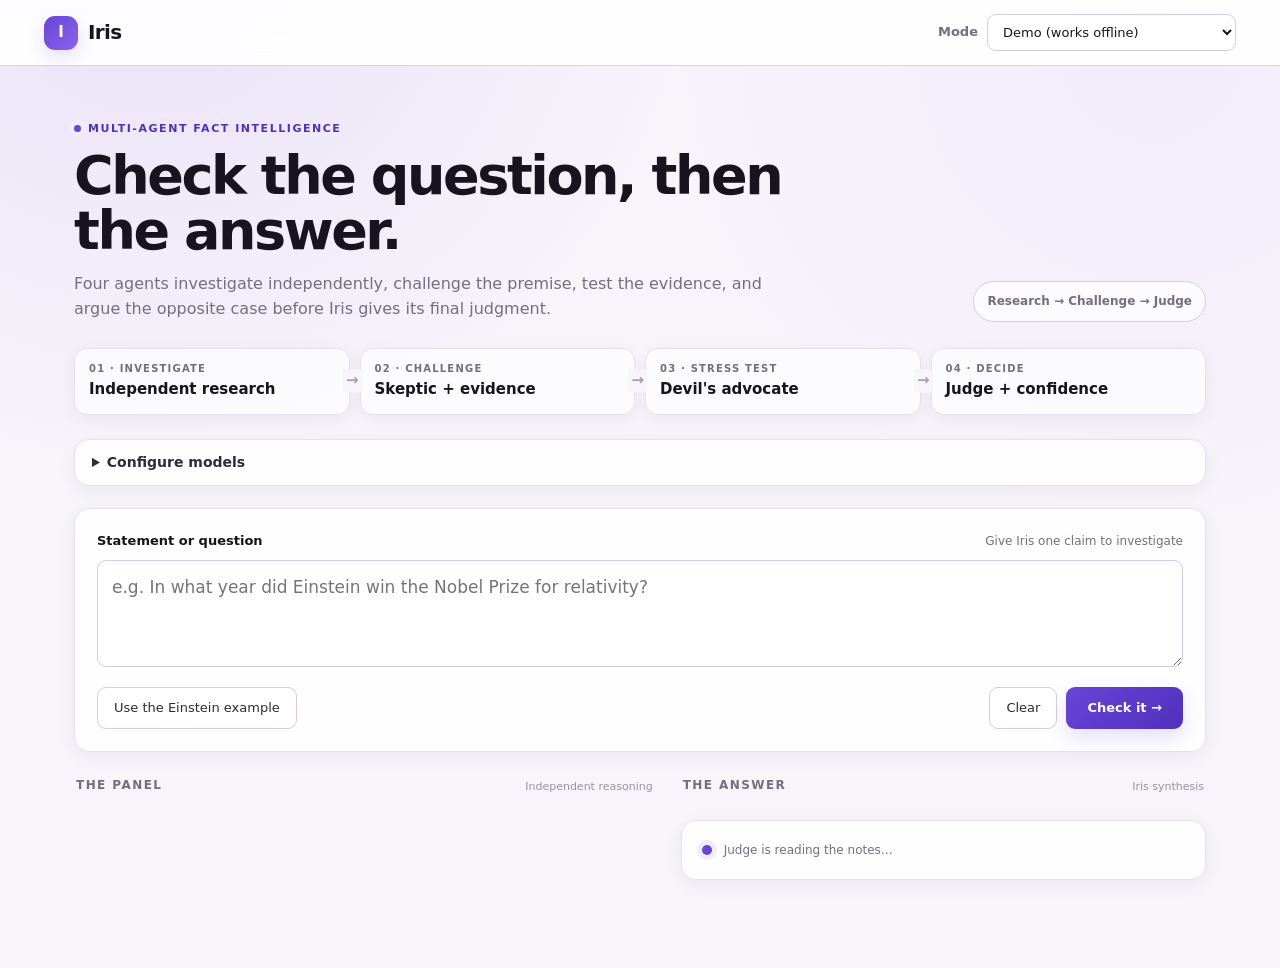
==== iris/index.html @ 48745e43 "Force offline demo mode when opening Iris directly" ====
<!doctype html>
<html lang="en">
<head>
<meta charset="utf-8"><meta name="viewport" content="width=device-width, initial-scale=1">
<title>Iris — Multi-Agent Fact Checking</title>
<style id="iris-styles">
:root{--ink:#17141f;--ink-soft:#302a3a;--mute:#756d80;--line:#e7e0ee;--line-strong:#d6cbe1;--bg:#f7f4fa;--surface:#fff;--accent:#6845d6;--accent-strong:#5130bd;--accent-soft:#f0ebff;--accent-glow:rgba(104,69,214,.16);--success:#18794e;--warn-bg:#fff5ec;--warn-line:#e7b88f;--warn-ink:#8a3f0f;--shadow:0 14px 40px rgba(47,29,72,.08);--shadow-soft:0 5px 18px rgba(47,29,72,.06)}
*{box-sizing:border-box}html{scroll-behavior:smooth}body{margin:0;min-height:100vh;background:radial-gradient(circle at 12% -8%,rgba(130,91,226,.13),transparent 34rem),radial-gradient(circle at 90% 5%,rgba(202,177,255,.12),transparent 30rem),var(--bg);color:var(--ink);font:15px/1.55 "Segoe UI",system-ui,-apple-system,BlinkMacSystemFont,"Roboto",sans-serif}header{position:sticky;top:0;z-index:10;display:flex;justify-content:space-between;align-items:center;gap:16px;padding:14px clamp(18px,4vw,44px);background:rgba(255,255,255,.9);backdrop-filter:blur(18px);border-bottom:1px solid rgba(214,203,225,.85)}.logo-wrap{display:flex;align-items:center;gap:10px}.logo-mark{display:grid;place-items:center;width:34px;height:34px;border-radius:11px;color:#fff;background:linear-gradient(135deg,var(--accent),#8b63ec);box-shadow:0 7px 18px var(--accent-glow);font-weight:800}.logo{font-size:20px;letter-spacing:-.03em}.mode{display:flex;align-items:center;gap:9px;font-size:13px;color:var(--mute)}
main{max-width:1180px;margin:0 auto;padding:50px 24px 76px;display:flex;flex-direction:column;gap:22px}.hero{display:grid;grid-template-columns:minmax(0,1fr) auto;gap:28px;align-items:end}.eyebrow{display:inline-flex;align-items:center;gap:7px;margin-bottom:11px;color:var(--accent-strong);font-size:11px;font-weight:800;letter-spacing:.14em;text-transform:uppercase}.eyebrow:before{content:"";width:7px;height:7px;border-radius:50%;background:var(--accent);box-shadow:0 0 0 5px var(--accent-soft)}h1{margin:0;font-size:clamp(34px,5vw,54px);line-height:1.02;letter-spacing:-.045em;max-width:780px}.lead{margin:14px 0 0;color:var(--mute);max-width:690px;font-size:16px}.hero-badge{justify-self:end;padding:10px 13px;border:1px solid var(--line-strong);border-radius:999px;background:rgba(255,255,255,.75);color:var(--mute);font-size:12px;font-weight:700;white-space:nowrap}
.pipeline{display:grid;grid-template-columns:repeat(4,1fr);gap:10px;margin:4px 0 2px}.pipe-step{position:relative;padding:12px 14px;border:1px solid var(--line);border-radius:13px;background:rgba(255,255,255,.68);box-shadow:var(--shadow-soft)}.pipe-step:not(:last-child):after{content:"→";position:absolute;right:-13px;top:50%;transform:translateY(-50%);z-index:2;color:#a99bb8;background:var(--bg);padding:0 3px;font-weight:800}.pipe-kicker{display:block;color:var(--mute);font-size:10px;font-weight:800;letter-spacing:.12em;text-transform:uppercase}.pipe-label{display:block;margin-top:2px;font-weight:700}
.card,details{background:rgba(255,255,255,.94);border:1px solid var(--line);border-radius:15px;box-shadow:var(--shadow-soft)}.card{padding:20px}details{padding:12px 17px;font-size:14px}details[open]{box-shadow:var(--shadow)}summary{cursor:pointer;font-weight:700;color:var(--ink-soft)}label{font-size:13px;font-weight:700}input,select,textarea{font:inherit;color:var(--ink);background:#fff;border:1px solid var(--line-strong);border-radius:9px;padding:9px 11px;transition:border-color .18s,box-shadow .18s}input:focus,select:focus,textarea:focus{border-color:var(--accent);box-shadow:0 0 0 4px var(--accent-soft);outline:0}textarea{width:100%;resize:vertical;min-height:106px;margin:9px 0 13px;padding:14px;font-size:17px;line-height:1.5}.row{display:flex;flex-wrap:wrap;gap:9px;align-items:center}.spacer{flex:1}button{font:inherit;font-size:13px;min-height:42px;padding:0 16px;border-radius:9px;cursor:pointer;transition:transform .15s,box-shadow .15s}button:hover:not(:disabled){transform:translateY(-1px)}.ghost{background:#fff;color:var(--ink-soft);border:1px solid var(--line-strong)}.primary{background:linear-gradient(135deg,var(--accent),var(--accent-strong));color:#fff;border:0;font-weight:800;padding-inline:21px;box-shadow:0 9px 20px var(--accent-glow)}button:disabled{opacity:.5;cursor:default}:focus-visible{outline:2px solid var(--accent);outline-offset:3px}
.question-card{padding:22px}.question-head{display:flex;justify-content:space-between;gap:16px;align-items:center}.question-hint{color:var(--mute);font-size:12px}.hint{color:var(--mute);margin:10px 0 0;font-size:12px}.notice{margin:0;padding:11px 14px;border:1px solid #ddd1f5;border-radius:10px;background:var(--accent-soft);color:#4b3389;font-size:13px}.cols{display:grid;grid-template-columns:minmax(0,1.05fr) minmax(360px,.95fr);gap:26px;align-items:start}.col{min-width:0;display:flex;flex-direction:column;gap:12px}.section-head{display:flex;align-items:end;justify-content:space-between;gap:12px;margin:2px 2px 1px}h2{margin:0;font-size:12px;letter-spacing:.12em;text-transform:uppercase;color:var(--mute)}.section-count{font-size:11px;color:#9b90a5}
.lane{position:relative;overflow:hidden;background:rgba(255,255,255,.96);border:1px solid var(--line);border-radius:14px;padding:17px 18px 16px 20px;box-shadow:var(--shadow-soft);transition:border-color .2s,box-shadow .2s,transform .2s}.lane:before{content:"";position:absolute;left:0;top:0;bottom:0;width:4px;background:var(--line-strong)}.lane.working{border-color:#c9bbeb;box-shadow:0 8px 28px rgba(104,69,214,.12);transform:translateY(-1px)}.lane.working:before{background:linear-gradient(var(--accent),#a587ef);animation:pulseBar 1.1s ease-in-out infinite alternate}.lane.error{border-color:var(--warn-line);background:#fffaf6}.lane.error:before{background:var(--warn-line)}.lane.done:before{background:var(--success)}.lane .head{display:flex;justify-content:space-between;gap:12px;align-items:center}.lane .head b{font-size:15px}.lane .head span{font-size:11px;color:var(--mute);font-weight:700}.lane p{margin:7px 0 0}.lane .body{color:var(--ink-soft)}.lane.working .body,.lane.error .body{color:var(--mute);font-size:13px}.src{font-size:12px;color:var(--accent);margin-top:10px!important}.src:empty{display:none}.src a{color:var(--accent);font-weight:600}
.flag{background:var(--warn-bg);border:1px solid var(--warn-line);border-radius:13px;padding:15px 17px;color:#4A2408;box-shadow:var(--shadow-soft)}.flag b{font-size:11px;color:var(--warn-ink);letter-spacing:.1em;text-transform:uppercase}.flag p{margin:5px 0 0}.final{position:relative;overflow:hidden;border:1px solid #cdbdf0;background:linear-gradient(145deg,#fff 45%,#faf7ff);box-shadow:0 18px 45px rgba(73,43,123,.12);padding:23px}.final:before{content:"";position:absolute;inset:0 auto 0 0;width:5px;background:linear-gradient(var(--accent),#9a7aee)}.final-kicker{display:flex;align-items:center;justify-content:space-between;gap:12px}.verdict-badge{display:inline-flex;align-items:center;gap:6px;padding:5px 9px;border-radius:999px;background:var(--accent-soft);color:var(--accent-strong);font-size:10px;font-weight:800;letter-spacing:.09em;text-transform:uppercase}.verdict-badge:before{content:"";width:6px;height:6px;border-radius:50%;background:currentColor}.answer{font-size:22px;font-weight:650;line-height:1.35;letter-spacing:-.018em;margin:13px 0 16px}.confidence-row{display:flex;align-items:center;gap:10px;margin:0 0 16px}.confidence-track{flex:1;height:6px;background:#eee8f5;border-radius:99px;overflow:hidden}.confidence-fill{height:100%;width:0;border-radius:inherit;background:linear-gradient(90deg,#b29ae9,var(--accent));transition:width .35s ease}.confidence-label{font-size:12px;font-weight:800;color:var(--accent-strong);text-transform:uppercase;letter-spacing:.06em}.meta{margin:7px 0;font-size:13px}.doubts-label{margin-top:15px!important;color:var(--mute);font-size:11px!important;font-weight:800;letter-spacing:.1em;text-transform:uppercase}.muted{color:var(--mute);font-size:12px}.judge-card{display:flex;align-items:center;gap:12px}.judge-dot{width:10px;height:10px;border-radius:50%;background:var(--accent);box-shadow:0 0 0 5px var(--accent-soft);animation:pulseDot 1.2s ease-in-out infinite}ul{margin:5px 0 0;padding-left:20px;font-size:13px;color:var(--ink-soft)}.card p{margin:8px 0 0}code{background:var(--accent-soft);padding:2px 6px;border-radius:5px}.keyl{display:flex;flex-direction:column;gap:5px;margin-top:12px;max-width:420px}.cfg{margin:12px 0 4px}.seat{display:grid;grid-template-columns:150px 110px 1fr;gap:8px;align-items:center;margin-top:8px}.seat.all{grid-template-columns:150px 110px 1fr auto;padding-bottom:10px;border-bottom:1px solid var(--line)}.sname{font-weight:700;color:var(--ink-soft)}.warn{grid-column:2 / -1;font-size:12px;color:var(--warn-ink)}.warn:empty{display:none}@keyframes pulseBar{from{opacity:.45}to{opacity:1}}@keyframes pulseDot{50%{box-shadow:0 0 0 8px rgba(104,69,214,.04)}}
@media (max-width:820px){.hero{grid-template-columns:1fr}.hero-badge{justify-self:start}.pipeline{grid-template-columns:1fr 1fr}.pipe-step:nth-child(2):after{display:none}.cols{grid-template-columns:1fr}}
@media (max-width:560px){header{padding:12px 16px}main{padding:34px 15px 52px}h1{font-size:36px}.mode label{display:none}.pipeline{grid-template-columns:1fr}.pipe-step:after{display:none!important}.cols{display:flex;flex-direction:column}.col{width:100%}.seat,.seat.all{grid-template-columns:1fr 1fr}.seat input{grid-column:1 / -1}.warn{grid-column:1 / -1}}
</style>
<script id="iris-app">
(function () {
  var $ = function (id) { return document.getElementById(id); };
  var LANES = ["researcher", "skeptic", "factchecker", "advocate"];
  var BASE = "You are one member of a fact-checking panel. Be concise, under 120 words, no preamble. ";
  var ROLES = {
    researcher: ["Answer the statement or question directly and accurately. State your answer first.", false],
    skeptic: ["Do not answer yet. Check the premise: does the statement or question assume anything false, unproven or ambiguous? Say what and why. If the premise is sound, say so plainly.", false],
    factchecker: ["Use search. List the key factual claims and mark each supported, contradicted or unclear, with one line of evidence. Never guess. Say unclear if you cannot find a source.", true],
    advocate: ["You have read the panel's first-round notes. Argue against the group's emerging view: give the strongest reason it could be wrong or incomplete. If there is no real objection, say so plainly instead of inventing one.", false]
  };
  var JUDGE = "You are the judge of a fact-checking panel. Use only the panel notes. Prefer claims the fact-checker supported with a source. Anything still contested goes in open_doubts. Reply with JSON only, with exactly these keys: \"answer\" (string), \"confidence\" (\"high\", \"medium\" or \"low\"), \"premise_flag\" (string describing a false assumption in the question, or null), \"open_doubts\" (array of strings, empty if none).";
  var DEMO = {
    researcher: "Einstein won the Nobel Prize in Physics in 1921.",
    skeptic: "The question says relativity. Was the prize actually given for that? The premise needs checking before the year does.",
    factchecker: "The 1921 prize was awarded for his services to theoretical physics, especially the law of the photoelectric effect. Relativity was not the stated reason.",
    advocate: "Relativity is what he is best known for, so the mix-up is common. But the citation does not name it, so the premise fails.",
    verdict: { answer: "1921, but for the photoelectric effect, not relativity.", confidence: "high", premise_flag: "The question assumes the prize was for relativity. It was not.", open_doubts: [] },
    baseline: "Einstein won the Nobel Prize in Physics in 1921 for his theory of relativity."
  };
  var SEATS = [["researcher", "Researcher"], ["skeptic", "Skeptic"], ["factchecker", "Fact-checker"], ["advocate", "Devil's advocate"], ["judge", "Judge"], ["baseline", "Single-model comparison"]];
  var OLLAMA = "http://localhost:11434";
  var MODELS = { gemini: [], ollama: [] };
  var S = { mode: "demo", key: "", seats: {} };
  try { Object.assign(S, JSON.parse(localStorage.getItem("iris") || "{}")); } catch (e) {}
  S.key = "";
  if (window.location.protocol === "file:") S.mode = "demo";
  else if (S.mode !== "demo") S.mode = "live";
  S.seats = S.seats || {};
  SEATS.forEach(function (s) { if (!S.seats[s[0]]) S.seats[s[0]] = { p: "gemini", m: "gemini-3.8-flash" }; });
  var running = false;

  function save() {
    S.mode = $("mode").value; S.key = $("key").value.trim();
    try { var safe = JSON.parse(JSON.stringify(S)); safe.key = ""; localStorage.setItem("iris", JSON.stringify(safe)); } catch (e) {}
  }
  function sleep(ms) { return new Promise(function (r) { setTimeout(r, ms); }); }
  function note(t) { $("note").hidden = !t; $("note").textContent = t || ""; }

  function setLane(name, state, text, sources) {
    var el = $("lane-" + name);
    el.hidden = false;
    el.className = "lane " + state;
    el.querySelector(".body").textContent = state === "working" ? "Working on it…" : (text || "");
    var src = el.querySelector(".src");
    src.textContent = "";
    if (sources && sources.length) {
      src.append("Sources: ");
      sources.slice(0, 3).forEach(function (s, i) {
        if (i) src.append(", ");
        if (/^https?:\/\//.test(s.url)) {
          var a = document.createElement("a");
          a.href = s.url; a.target = "_blank"; a.rel = "noopener"; a.textContent = s.title || s.url;
          src.append(a);
        } else { src.append(s.title || s.url); }
      });
    }
  }

  function showVerdict(v) {
    $("judging").hidden = true;
    $("premise").hidden = !v.premise_flag;
    $("premise").querySelector("p").textContent = v.premise_flag || "";
    $("answer").textContent = v.answer;
    var confidence = ["high", "medium", "low"].indexOf(String(v.confidence).toLowerCase()) > -1 ? String(v.confidence).toLowerCase() : "low";
    $("conf").textContent = confidence;
    $("confbar").style.width = confidence === "high" ? "92%" : confidence === "medium" ? "62%" : "30%";
    var ul = $("doubts"); ul.textContent = "";
    var items = v.open_doubts.length ? v.open_doubts : ["None"];
    items.forEach(function (d) { var li = document.createElement("li"); li.textContent = d; ul.append(li); });
    $("verdict").hidden = false;
  }

  function resetView() {
    LANES.forEach(function (n) { $("lane-" + n).hidden = true; });
    ["premise", "verdict", "base", "judging"].forEach(function (id) { $(id).hidden = true; });
    $("results").hidden = true; note("");
  }

  async function gemini(model, system, prompt, search, json) {
    if (!S.key) throw new Error("Add your Gemini key in Settings.");
    var body = { systemInstruction: { parts: [{ text: system }] }, contents: [{ role: "user", parts: [{ text: prompt }] }], generationConfig: {} };
    if (search) body.tools = [{ google_search: {} }];
    if (json) body.generationConfig.responseMimeType = "application/json";
    if (!/^gemini-3\./.test(model)) body.generationConfig.temperature = 0.3;
    var r;
    try {
      r = await fetch("https://generativelanguage.googleapis.com/v1beta/models/" + encodeURIComponent(model) + ":generateContent", {
        method: "POST", headers: { "Content-Type": "application/json", "x-goog-api-key": S.key }, body: JSON.stringify(body)
      });
    } catch (e) { throw new Error("Cannot reach Gemini. Check your internet connection."); }
    if (!r.ok) throw new Error("Gemini " + r.status + ": " + (await r.text()).slice(0, 160));
    var c = ((await r.json()).candidates || [{}])[0];
    var text = (((c.content || {}).parts) || []).map(function (p) { return p.text || ""; }).join("").trim();
    var sources = (((c.groundingMetadata || {}).groundingChunks) || []).filter(function (x) { return x.web; })
      .map(function (x) { return { title: x.web.title || x.web.uri, url: x.web.uri }; });
    return { text: text, sources: sources };
  }

  async function ollama(model, system, prompt, json) {
    var body = { model: model, stream: false, options: { temperature: 0.3 }, messages: [{ role: "system", content: system }, { role: "user", content: prompt }] };
    if (json) body.format = "json";
    var r;
    try {
      r = await fetch(OLLAMA + "/api/chat", { method: "POST", body: JSON.stringify(body) });
    } catch (e) { throw new Error("Cannot reach Ollama. Start it with OLLAMA_ORIGINS=* ollama serve"); }
    if (!r.ok) throw new Error("Ollama " + r.status + ": " + (await r.text()).slice(0, 160));
    return { text: (((await r.json()).message || {}).content || "").trim(), sources: [] };
  }

  function ask(seat, system, prompt, search, json) {
    var c = S.seats[seat];
    if (!c.m) return Promise.reject(new Error("No model chosen for this seat. Open Configure models."));
    return c.p === "gemini" ? gemini(c.m, system, prompt, search, json) : ollama(c.m, system, prompt, json);
  }
  function clip(t) { return t.length > 1200 ? t.slice(0, 1200) + "..." : t; }

  function parse(text) {
    try {
      var d = JSON.parse(text.replace(/^```(?:json)?|```$/gm, "").trim());
      return { answer: String(d.answer || ""), confidence: String(d.confidence || "low").toLowerCase(), premise_flag: d.premise_flag || null, open_doubts: Array.isArray(d.open_doubts) ? d.open_doubts : [] };
    } catch (e) {
      return { answer: text, confidence: "low", premise_flag: null, open_doubts: ["The judge did not return structured output."] };
    }
  }

  async function runDemo() {
    note("Demo mode plays a saved run of the Einstein example. Switch to Live to check your own question.");
    for (var i = 0; i < 4; i++) {
      var n = LANES[i];
      setLane(n, "working"); await sleep(1100);
      setLane(n, "done", DEMO[n], n === "factchecker" ? [{ title: "nobelprize.org, Physics 1921", url: "" }] : null);
    }
    $("judging").hidden = false; await sleep(1200);
    showVerdict(DEMO.verdict);
    $("basetext").textContent = DEMO.baseline; $("base").hidden = false;
  }

  async function runLive(question) {
    var results = {}, errors = {};
    var q = "Statement or question:\n" + question;
    var baseP = ask("baseline", "Answer the user's question.", question, false, false).catch(function (e) { return { error: e.message }; });

    async function agent(name, prompt) {
      setLane(name, "working");
      try {
        var r = await ask(name, BASE + ROLES[name][0], prompt, ROLES[name][1], false);
        results[name] = r;
        setLane(name, "done", r.text, r.sources);
        if (name === "factchecker" && !r.sources.length && S.seats.factchecker.p !== "gemini") {
          $("lane-factchecker").querySelector(".src").textContent = "Ollama has no search, so nothing was looked up.";
        }
      } catch (e) { errors[name] = e.message; setLane(name, "error", e.message); }
    }
    await Promise.all(["researcher", "skeptic", "factchecker"].map(function (n) { return agent(n, q); }));
    if (!Object.keys(results).length) { note("No agent could answer. " + Object.values(errors)[0]); return; }

    function notes() { return Object.keys(results).map(function (n) { return "[" + n + "]\n" + clip(results[n].text); }).join("\n\n"); }
    await agent("advocate", q + "\n\nFirst-round notes:\n" + notes());

    $("judging").hidden = false;
    var v;
    try { v = parse((await ask("judge", JUDGE, q + "\n\nPanel notes:\n" + notes(), false, true)).text); }
    catch (e) { v = { answer: "", confidence: "low", premise_flag: null, open_doubts: ["The judge failed: " + e.message] }; }
    Object.keys(errors).forEach(function (n) { v.open_doubts.push(n + " was unavailable: " + errors[n]); });
    showVerdict(v);

    var b = await baseP;
    if (b.text) { $("basetext").textContent = b.text; $("base").hidden = false; }
  }

  async function run() {
    var question = $("q").value.trim();
    if (running) return;
    if (question.length < 3) { note("Type a statement or question first."); return; }
    save(); resetView(); running = true; $("run").disabled = true;
    $("results").hidden = false;
    try {
      if (S.mode === "demo") await runDemo(); else await runLive(question);
    } catch (e) { note("Something went wrong: " + e.message); }
    running = false; $("run").disabled = false;
  }

  function known(p, m) { var l = MODELS[p]; return l.indexOf(m) > -1 || l.indexOf(m + ":latest") > -1; }

  function fillLists() {
    ["gemini", "ollama"].forEach(function (p) {
      var dl = $("dl-" + p); dl.textContent = "";
      MODELS[p].forEach(function (m) { var o = document.createElement("option"); o.value = m; dl.append(o); });
    });
    rows.forEach(function (r) { r.check(); });
  }

  function seatRow(seat, label) {
    var row = document.createElement("div"); row.className = "seat";
    var name = document.createElement("span"); name.className = "sname"; name.textContent = label;
    var sel = document.createElement("select"); sel.setAttribute("aria-label", label + " provider");
    [["gemini", "Gemini"], ["ollama", "Ollama"]].forEach(function (o) { var op = document.createElement("option"); op.value = o[0]; op.textContent = o[1]; sel.append(op); });
    var inp = document.createElement("input"); inp.setAttribute("aria-label", label + " model");
    var warn = document.createElement("span"); warn.className = "warn";
    row.check = function () {
      var c = S.seats[seat], msg = "";
      inp.setAttribute("list", "dl-" + c.p);
      if (seat === "factchecker" && c.p === "ollama") msg = "Ollama has no search, so this seat will not look anything up.";
      else if (MODELS[c.p].length && c.m && !known(c.p, c.m)) msg = "Not in the " + (c.p === "gemini" ? "Gemini" : "installed Ollama") + " list.";
      warn.textContent = msg;
    };
    row.sync = function () { sel.value = S.seats[seat].p; inp.value = S.seats[seat].m; row.check(); };
    sel.addEventListener("change", function () {
      var c = S.seats[seat]; c.p = sel.value;
      if (MODELS[c.p].length && !known(c.p, c.m)) { c.m = MODELS[c.p][0]; inp.value = c.m; }
      row.check(); save();
    });
    inp.addEventListener("input", function () { S.seats[seat].m = inp.value.trim(); row.check(); save(); });
    row.append(name, sel, inp, warn); row.sync();
    return row;
  }

  async function loadModels() {
    var status = $("modelstatus"), parts = [];
    status.textContent = "Loading…";
    try {
      var r = await fetch(OLLAMA + "/api/tags");
      if (!r.ok) throw new Error("bad status");
      MODELS.ollama = ((await r.json()).models || []).map(function (m) { return m.name; });
      parts.push(MODELS.ollama.length + " Ollama models");
    } catch (e) { MODELS.ollama = []; parts.push("Ollama not reachable"); }
    if (S.key) {
      try {
        var g = await fetch("https://generativelanguage.googleapis.com/v1beta/models?pageSize=1000", { headers: { "x-goog-api-key": S.key } });
        if (!g.ok) throw new Error("bad status");
        MODELS.gemini = ((await g.json()).models || [])
          .filter(function (m) { return (m.supportedGenerationMethods || []).indexOf("generateContent") > -1; })
          .map(function (m) { return m.name.replace(/^models\//, ""); });
        parts.push(MODELS.gemini.length + " Gemini models");
      } catch (e) { MODELS.gemini = []; parts.push("Gemini list failed (check key and internet)"); }
    } else { parts.push("add a Gemini key to list Gemini models"); }
    status.textContent = parts.join(", ") + ".";
    fillLists();
  }

  var rows = SEATS.map(function (s) { var r = seatRow(s[0], s[1]); $("seats").append(r); return r; });
  $("mode").value = S.mode; $("key").value = S.key;
  $("mode").addEventListener("change", save); $("key").addEventListener("change", save);
  $("loadmodels").addEventListener("click", function () { save(); loadModels(); });
  $("allp").addEventListener("change", function () { $("allm").setAttribute("list", "dl-" + $("allp").value); });
  $("applyall").addEventListener("click", function () {
    var p = $("allp").value, m = $("allm").value.trim();
    if (!m) return;
    SEATS.forEach(function (s) { S.seats[s[0]] = { p: p, m: m }; });
    rows.forEach(function (r) { r.sync(); }); save();
  });
  $("run").addEventListener("click", run);
  $("clear").addEventListener("click", function () { $("q").value = ""; resetView(); });
  $("example").addEventListener("click", function () { $("q").value = "In what year did Einstein win the Nobel Prize for relativity?"; });
})();

</script>
</head>
<body>
<header><div class="logo-wrap"><span class="logo-mark" aria-hidden="true">I</span><strong class="logo">Iris</strong></div><div class="mode"><label for="mode">Mode</label><select id="mode"><option value="demo">Demo (works offline)</option><option value="live">Live (uses your model settings)</option></select></div></header>
<main>
<section class="hero"><div><div class="eyebrow">Multi-agent fact intelligence</div><h1>Check the question, then the answer.</h1><p class="lead">Four agents investigate independently, challenge the premise, test the evidence, and argue the opposite case before Iris gives its final judgment.</p></div><div class="hero-badge">Research → Challenge → Judge</div></section>
<section class="pipeline" aria-label="Iris reasoning pipeline"><div class="pipe-step"><span class="pipe-kicker">01 · Investigate</span><span class="pipe-label">Independent research</span></div><div class="pipe-step"><span class="pipe-kicker">02 · Challenge</span><span class="pipe-label">Skeptic + evidence</span></div><div class="pipe-step"><span class="pipe-kicker">03 · Stress test</span><span class="pipe-label">Devil's advocate</span></div><div class="pipe-step"><span class="pipe-kicker">04 · Decide</span><span class="pipe-label">Judge + confidence</span></div></section>
<details id="settings"><summary>Configure models</summary>
<label class="keyl">Gemini key <input id="key" type="password" autocomplete="off" placeholder="Paste key from Google AI Studio"></label>
<div class="row cfg"><button id="loadmodels" class="ghost">Load available models</button><span id="modelstatus" class="hint"></span></div>
<div class="seat all"><span class="sname">All seats</span><select id="allp" aria-label="Provider for all seats"><option value="gemini">Gemini</option><option value="ollama">Ollama</option></select><input id="allm" list="dl-gemini" aria-label="Model for all seats" placeholder="Model name"><button id="applyall" class="ghost">Apply to all</button></div>
<div id="seats"></div><p class="hint"><b>Demo:</b> double-click this file and use Demo mode — no server or API setup needed. <b>Live:</b> Gemini needs a key and internet; Ollama needs to be running locally.</p>
<datalist id="dl-gemini"></datalist><datalist id="dl-ollama"></datalist></details>
<section class="card question-card"><div class="question-head"><label for="q">Statement or question</label><span class="question-hint">Give Iris one claim to investigate</span></div>
<textarea id="q" rows="3" placeholder="e.g. In what year did Einstein win the Nobel Prize for relativity?"></textarea>
<div class="row"><button id="example" class="ghost">Use the Einstein example</button><span class="spacer"></span><button id="clear" class="ghost">Clear</button><button id="run" class="primary">Check it →</button></div></section>
<p id="note" class="notice" hidden></p>
<div id="results" class="cols" hidden>
<section class="col"><div class="section-head"><h2>The panel</h2><span class="section-count">Independent reasoning</span></div>
<article class="lane" id="lane-researcher" hidden><div class="head"><b>Researcher</b><span>Answers first</span></div><p class="body"></p><p class="src"></p></article>
<article class="lane" id="lane-skeptic" hidden><div class="head"><b>Skeptic</b><span>Challenges the question</span></div><p class="body"></p><p class="src"></p></article>
<article class="lane" id="lane-factchecker" hidden><div class="head"><b>Fact-checker</b><span>Looks it up</span></div><p class="body"></p><p class="src"></p></article>
<article class="lane" id="lane-advocate" hidden><div class="head"><b>Devil's advocate</b><span>Pushes back on the group</span></div><p class="body"></p><p class="src"></p></article></section>
<section class="col"><div class="section-head"><h2>The answer</h2><span class="section-count">Iris synthesis</span></div>
<p id="judging" class="card judge-card muted" hidden><span class="judge-dot" aria-hidden="true"></span><span>Judge is reading the notes…</span></p>
<div id="premise" class="flag" hidden><b>Premise flagged</b><p></p></div>
<div id="verdict" class="card final" hidden><div class="final-kicker"><b class="muted">Iris, final answer</b><span class="verdict-badge">Panel verdict</span></div>
<p id="answer" class="answer"></p><div class="confidence-row"><div class="confidence-track" aria-hidden="true"><div id="confbar" class="confidence-fill"></div></div><span id="conf" class="confidence-label"></span></div>
<p class="doubts-label">Open doubts</p><ul id="doubts"></ul></div>
<div id="base" class="card" hidden><b class="muted">Single model, same question</b><p id="basetext"></p></div></section></div>
</main></body></html>
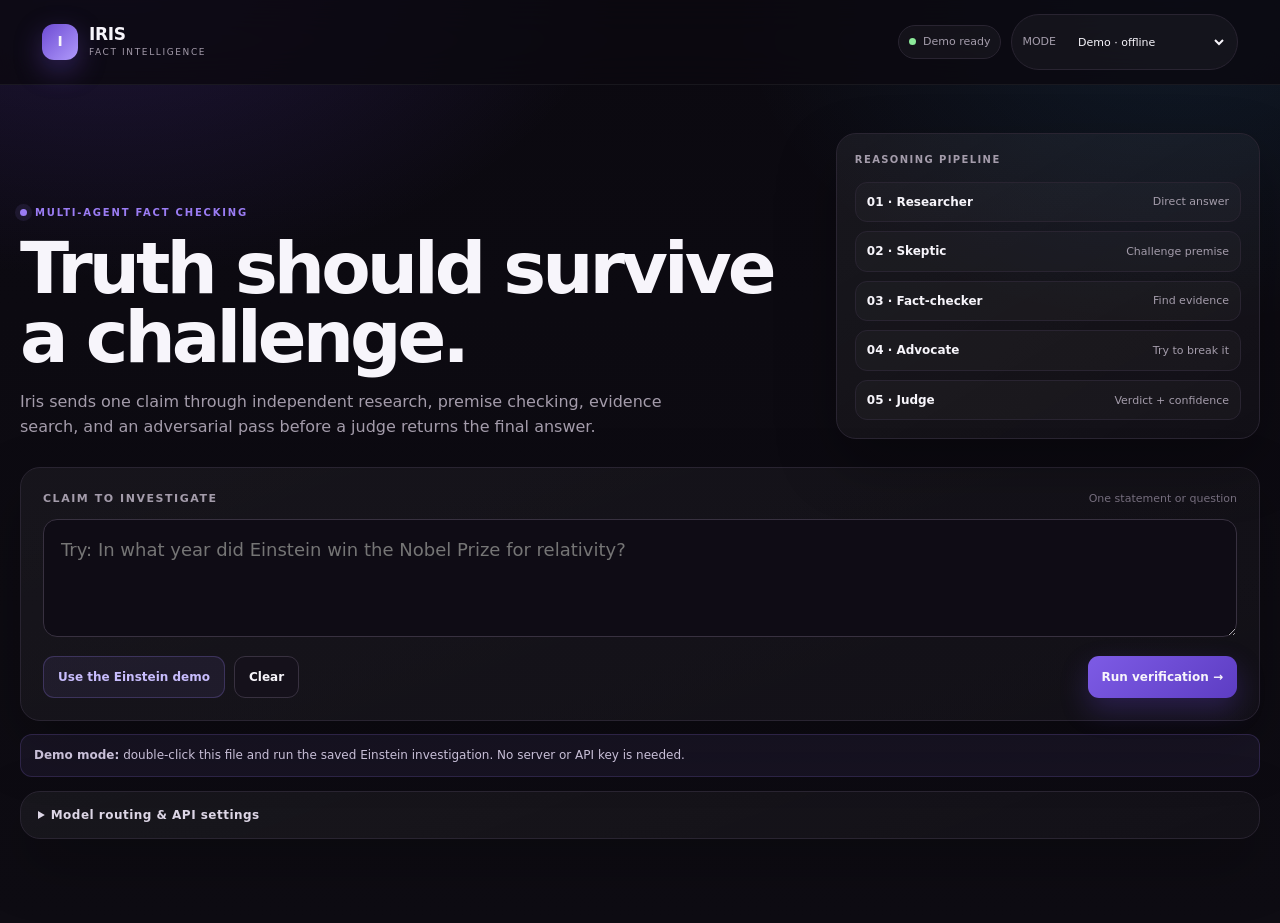
==== commit 23461f3c: "Rebuild Iris as standalone jury-ready prototype" ====
--- a/iris/index.html
+++ b/iris/index.html
@@ -1,305 +1,112 @@
 <!doctype html>
 <html lang="en">
 <head>
-<meta charset="utf-8"><meta name="viewport" content="width=device-width, initial-scale=1">
-<title>Iris — Multi-Agent Fact Checking</title>
-<style id="iris-styles">
-:root{--ink:#17141f;--ink-soft:#302a3a;--mute:#756d80;--line:#e7e0ee;--line-strong:#d6cbe1;--bg:#f7f4fa;--surface:#fff;--accent:#6845d6;--accent-strong:#5130bd;--accent-soft:#f0ebff;--accent-glow:rgba(104,69,214,.16);--success:#18794e;--warn-bg:#fff5ec;--warn-line:#e7b88f;--warn-ink:#8a3f0f;--shadow:0 14px 40px rgba(47,29,72,.08);--shadow-soft:0 5px 18px rgba(47,29,72,.06)}
-*{box-sizing:border-box}html{scroll-behavior:smooth}body{margin:0;min-height:100vh;background:radial-gradient(circle at 12% -8%,rgba(130,91,226,.13),transparent 34rem),radial-gradient(circle at 90% 5%,rgba(202,177,255,.12),transparent 30rem),var(--bg);color:var(--ink);font:15px/1.55 "Segoe UI",system-ui,-apple-system,BlinkMacSystemFont,"Roboto",sans-serif}header{position:sticky;top:0;z-index:10;display:flex;justify-content:space-between;align-items:center;gap:16px;padding:14px clamp(18px,4vw,44px);background:rgba(255,255,255,.9);backdrop-filter:blur(18px);border-bottom:1px solid rgba(214,203,225,.85)}.logo-wrap{display:flex;align-items:center;gap:10px}.logo-mark{display:grid;place-items:center;width:34px;height:34px;border-radius:11px;color:#fff;background:linear-gradient(135deg,var(--accent),#8b63ec);box-shadow:0 7px 18px var(--accent-glow);font-weight:800}.logo{font-size:20px;letter-spacing:-.03em}.mode{display:flex;align-items:center;gap:9px;font-size:13px;color:var(--mute)}
-main{max-width:1180px;margin:0 auto;padding:50px 24px 76px;display:flex;flex-direction:column;gap:22px}.hero{display:grid;grid-template-columns:minmax(0,1fr) auto;gap:28px;align-items:end}.eyebrow{display:inline-flex;align-items:center;gap:7px;margin-bottom:11px;color:var(--accent-strong);font-size:11px;font-weight:800;letter-spacing:.14em;text-transform:uppercase}.eyebrow:before{content:"";width:7px;height:7px;border-radius:50%;background:var(--accent);box-shadow:0 0 0 5px var(--accent-soft)}h1{margin:0;font-size:clamp(34px,5vw,54px);line-height:1.02;letter-spacing:-.045em;max-width:780px}.lead{margin:14px 0 0;color:var(--mute);max-width:690px;font-size:16px}.hero-badge{justify-self:end;padding:10px 13px;border:1px solid var(--line-strong);border-radius:999px;background:rgba(255,255,255,.75);color:var(--mute);font-size:12px;font-weight:700;white-space:nowrap}
-.pipeline{display:grid;grid-template-columns:repeat(4,1fr);gap:10px;margin:4px 0 2px}.pipe-step{position:relative;padding:12px 14px;border:1px solid var(--line);border-radius:13px;background:rgba(255,255,255,.68);box-shadow:var(--shadow-soft)}.pipe-step:not(:last-child):after{content:"→";position:absolute;right:-13px;top:50%;transform:translateY(-50%);z-index:2;color:#a99bb8;background:var(--bg);padding:0 3px;font-weight:800}.pipe-kicker{display:block;color:var(--mute);font-size:10px;font-weight:800;letter-spacing:.12em;text-transform:uppercase}.pipe-label{display:block;margin-top:2px;font-weight:700}
-.card,details{background:rgba(255,255,255,.94);border:1px solid var(--line);border-radius:15px;box-shadow:var(--shadow-soft)}.card{padding:20px}details{padding:12px 17px;font-size:14px}details[open]{box-shadow:var(--shadow)}summary{cursor:pointer;font-weight:700;color:var(--ink-soft)}label{font-size:13px;font-weight:700}input,select,textarea{font:inherit;color:var(--ink);background:#fff;border:1px solid var(--line-strong);border-radius:9px;padding:9px 11px;transition:border-color .18s,box-shadow .18s}input:focus,select:focus,textarea:focus{border-color:var(--accent);box-shadow:0 0 0 4px var(--accent-soft);outline:0}textarea{width:100%;resize:vertical;min-height:106px;margin:9px 0 13px;padding:14px;font-size:17px;line-height:1.5}.row{display:flex;flex-wrap:wrap;gap:9px;align-items:center}.spacer{flex:1}button{font:inherit;font-size:13px;min-height:42px;padding:0 16px;border-radius:9px;cursor:pointer;transition:transform .15s,box-shadow .15s}button:hover:not(:disabled){transform:translateY(-1px)}.ghost{background:#fff;color:var(--ink-soft);border:1px solid var(--line-strong)}.primary{background:linear-gradient(135deg,var(--accent),var(--accent-strong));color:#fff;border:0;font-weight:800;padding-inline:21px;box-shadow:0 9px 20px var(--accent-glow)}button:disabled{opacity:.5;cursor:default}:focus-visible{outline:2px solid var(--accent);outline-offset:3px}
-.question-card{padding:22px}.question-head{display:flex;justify-content:space-between;gap:16px;align-items:center}.question-hint{color:var(--mute);font-size:12px}.hint{color:var(--mute);margin:10px 0 0;font-size:12px}.notice{margin:0;padding:11px 14px;border:1px solid #ddd1f5;border-radius:10px;background:var(--accent-soft);color:#4b3389;font-size:13px}.cols{display:grid;grid-template-columns:minmax(0,1.05fr) minmax(360px,.95fr);gap:26px;align-items:start}.col{min-width:0;display:flex;flex-direction:column;gap:12px}.section-head{display:flex;align-items:end;justify-content:space-between;gap:12px;margin:2px 2px 1px}h2{margin:0;font-size:12px;letter-spacing:.12em;text-transform:uppercase;color:var(--mute)}.section-count{font-size:11px;color:#9b90a5}
-.lane{position:relative;overflow:hidden;background:rgba(255,255,255,.96);border:1px solid var(--line);border-radius:14px;padding:17px 18px 16px 20px;box-shadow:var(--shadow-soft);transition:border-color .2s,box-shadow .2s,transform .2s}.lane:before{content:"";position:absolute;left:0;top:0;bottom:0;width:4px;background:var(--line-strong)}.lane.working{border-color:#c9bbeb;box-shadow:0 8px 28px rgba(104,69,214,.12);transform:translateY(-1px)}.lane.working:before{background:linear-gradient(var(--accent),#a587ef);animation:pulseBar 1.1s ease-in-out infinite alternate}.lane.error{border-color:var(--warn-line);background:#fffaf6}.lane.error:before{background:var(--warn-line)}.lane.done:before{background:var(--success)}.lane .head{display:flex;justify-content:space-between;gap:12px;align-items:center}.lane .head b{font-size:15px}.lane .head span{font-size:11px;color:var(--mute);font-weight:700}.lane p{margin:7px 0 0}.lane .body{color:var(--ink-soft)}.lane.working .body,.lane.error .body{color:var(--mute);font-size:13px}.src{font-size:12px;color:var(--accent);margin-top:10px!important}.src:empty{display:none}.src a{color:var(--accent);font-weight:600}
-.flag{background:var(--warn-bg);border:1px solid var(--warn-line);border-radius:13px;padding:15px 17px;color:#4A2408;box-shadow:var(--shadow-soft)}.flag b{font-size:11px;color:var(--warn-ink);letter-spacing:.1em;text-transform:uppercase}.flag p{margin:5px 0 0}.final{position:relative;overflow:hidden;border:1px solid #cdbdf0;background:linear-gradient(145deg,#fff 45%,#faf7ff);box-shadow:0 18px 45px rgba(73,43,123,.12);padding:23px}.final:before{content:"";position:absolute;inset:0 auto 0 0;width:5px;background:linear-gradient(var(--accent),#9a7aee)}.final-kicker{display:flex;align-items:center;justify-content:space-between;gap:12px}.verdict-badge{display:inline-flex;align-items:center;gap:6px;padding:5px 9px;border-radius:999px;background:var(--accent-soft);color:var(--accent-strong);font-size:10px;font-weight:800;letter-spacing:.09em;text-transform:uppercase}.verdict-badge:before{content:"";width:6px;height:6px;border-radius:50%;background:currentColor}.answer{font-size:22px;font-weight:650;line-height:1.35;letter-spacing:-.018em;margin:13px 0 16px}.confidence-row{display:flex;align-items:center;gap:10px;margin:0 0 16px}.confidence-track{flex:1;height:6px;background:#eee8f5;border-radius:99px;overflow:hidden}.confidence-fill{height:100%;width:0;border-radius:inherit;background:linear-gradient(90deg,#b29ae9,var(--accent));transition:width .35s ease}.confidence-label{font-size:12px;font-weight:800;color:var(--accent-strong);text-transform:uppercase;letter-spacing:.06em}.meta{margin:7px 0;font-size:13px}.doubts-label{margin-top:15px!important;color:var(--mute);font-size:11px!important;font-weight:800;letter-spacing:.1em;text-transform:uppercase}.muted{color:var(--mute);font-size:12px}.judge-card{display:flex;align-items:center;gap:12px}.judge-dot{width:10px;height:10px;border-radius:50%;background:var(--accent);box-shadow:0 0 0 5px var(--accent-soft);animation:pulseDot 1.2s ease-in-out infinite}ul{margin:5px 0 0;padding-left:20px;font-size:13px;color:var(--ink-soft)}.card p{margin:8px 0 0}code{background:var(--accent-soft);padding:2px 6px;border-radius:5px}.keyl{display:flex;flex-direction:column;gap:5px;margin-top:12px;max-width:420px}.cfg{margin:12px 0 4px}.seat{display:grid;grid-template-columns:150px 110px 1fr;gap:8px;align-items:center;margin-top:8px}.seat.all{grid-template-columns:150px 110px 1fr auto;padding-bottom:10px;border-bottom:1px solid var(--line)}.sname{font-weight:700;color:var(--ink-soft)}.warn{grid-column:2 / -1;font-size:12px;color:var(--warn-ink)}.warn:empty{display:none}@keyframes pulseBar{from{opacity:.45}to{opacity:1}}@keyframes pulseDot{50%{box-shadow:0 0 0 8px rgba(104,69,214,.04)}}
-@media (max-width:820px){.hero{grid-template-columns:1fr}.hero-badge{justify-self:start}.pipeline{grid-template-columns:1fr 1fr}.pipe-step:nth-child(2):after{display:none}.cols{grid-template-columns:1fr}}
-@media (max-width:560px){header{padding:12px 16px}main{padding:34px 15px 52px}h1{font-size:36px}.mode label{display:none}.pipeline{grid-template-columns:1fr}.pipe-step:after{display:none!important}.cols{display:flex;flex-direction:column}.col{width:100%}.seat,.seat.all{grid-template-columns:1fr 1fr}.seat input{grid-column:1 / -1}.warn{grid-column:1 / -1}}
+<meta charset="utf-8">
+<meta name="viewport" content="width=device-width,initial-scale=1">
+<title>Iris — Fact Intelligence</title>
+<style>
+:root{--bg:#0b0910;--panel:#121018;--line:#292431;--line2:#383140;--text:#f7f5fb;--muted:#a49cab;--purple:#9b7cf4;--purple2:#6d4bd3;--cyan:#65d9ff;--green:#8ce99a;--amber:#ffc86b;--red:#ff8d93;--shadow:0 24px 60px rgba(0,0,0,.28)}
+*{box-sizing:border-box}html{scroll-behavior:smooth}body{margin:0;min-height:100vh;background:radial-gradient(800px 500px at 8% -5%,rgba(125,79,255,.18),transparent 65%),radial-gradient(650px 480px at 92% 0%,rgba(59,183,255,.10),transparent 68%),linear-gradient(180deg,#0b0910 0%,#0e0c13 100%);color:var(--text);font:14px/1.55 Inter,ui-sans-serif,system-ui,-apple-system,BlinkMacSystemFont,"Segoe UI",sans-serif}
+button,input,select,textarea{font:inherit}button{cursor:pointer}button:disabled{cursor:not-allowed;opacity:.52}
+header{position:sticky;top:0;z-index:20;display:flex;align-items:center;justify-content:space-between;padding:14px clamp(16px,4vw,42px);border-bottom:1px solid rgba(255,255,255,.06);background:rgba(11,9,16,.82);backdrop-filter:blur(18px)}
+.brand{display:flex;align-items:center;gap:11px}.mark{width:36px;height:36px;display:grid;place-items:center;border-radius:12px;background:linear-gradient(135deg,var(--purple2),#b09afb);box-shadow:0 10px 28px rgba(118,82,224,.35);font-weight:900}.brand-copy{display:flex;flex-direction:column;line-height:1.05}.brand-copy strong{font-size:17px;letter-spacing:-.02em}.brand-copy span{font-size:9px;color:var(--muted);letter-spacing:.18em;text-transform:uppercase;margin-top:4px}
+.header-right{display:flex;align-items:center;gap:10px}.status-pill,.mode-wrap{border:1px solid var(--line);background:rgba(255,255,255,.035);border-radius:999px;padding:7px 10px}.status-pill{display:flex;gap:7px;align-items:center;font-size:11px;color:var(--muted)}.dot{width:7px;height:7px;border-radius:50%;background:var(--green)}.mode-wrap{display:flex;align-items:center;gap:7px;color:var(--muted);font-size:11px}.mode-wrap select{border:0;background:transparent;color:var(--text);outline:0}
+main{width:min(1240px,calc(100% - 32px));margin:0 auto;padding:48px 0 84px}.hero{display:grid;grid-template-columns:minmax(0,1.3fr) minmax(300px,.7fr);gap:28px;align-items:end}.eyebrow{display:flex;align-items:center;gap:8px;color:var(--purple);font-size:10px;font-weight:800;letter-spacing:.18em;text-transform:uppercase}.eyebrow i{width:7px;height:7px;border-radius:50%;background:var(--purple);box-shadow:0 0 0 5px rgba(155,124,244,.10)}h1{margin:13px 0 0;font-size:clamp(42px,6vw,72px);line-height:.96;letter-spacing:-.055em;max-width:790px}.lead{max-width:700px;margin:18px 0 0;color:var(--muted);font-size:16px}
+.hero-side{border:1px solid var(--line);background:linear-gradient(150deg,rgba(255,255,255,.055),rgba(255,255,255,.02));border-radius:20px;padding:18px;box-shadow:var(--shadow)}.hero-side .tiny{color:var(--muted);font-size:10px;text-transform:uppercase;letter-spacing:.14em;font-weight:800}.flow{display:grid;gap:9px;margin-top:14px}.flow div{display:flex;align-items:center;justify-content:space-between;padding:10px 11px;border:1px solid var(--line);border-radius:12px;background:rgba(255,255,255,.025)}.flow b{font-size:12px}.flow span{font-size:11px;color:var(--muted)}
+.section{margin-top:28px}.input-card,.settings,.panel-card,.verdict-card{border:1px solid var(--line);background:linear-gradient(160deg,rgba(255,255,255,.045),rgba(255,255,255,.018));border-radius:20px;box-shadow:var(--shadow)}.input-card{padding:22px}.input-top{display:flex;justify-content:space-between;align-items:center;gap:12px}.input-top label{font-size:11px;text-transform:uppercase;letter-spacing:.14em;color:var(--muted);font-weight:800}.input-top span{font-size:11px;color:#756d7d}
+textarea{width:100%;min-height:118px;margin-top:11px;padding:16px 17px;resize:vertical;background:#0f0c15;color:var(--text);border:1px solid var(--line2);border-radius:14px;outline:0;font-size:18px;line-height:1.5}textarea:focus{border-color:rgba(155,124,244,.75);box-shadow:0 0 0 4px rgba(155,124,244,.08)}
+.actions{display:flex;align-items:center;gap:9px;flex-wrap:wrap;margin-top:13px}.spacer{flex:1}.btn{min-height:42px;padding:0 14px;border-radius:11px;border:1px solid var(--line2);background:#15111b;color:var(--text);font-weight:700;font-size:12px}.btn:hover{border-color:#4a4154;transform:translateY(-1px)}.btn.primary{border:0;background:linear-gradient(135deg,#7d5be5,#5d3dc3);box-shadow:0 12px 28px rgba(104,69,214,.28)}.btn.example{color:#c8bdfd;background:rgba(155,124,244,.08);border-color:rgba(155,124,244,.24)}
+.notice{margin-top:13px;padding:11px 13px;border-radius:12px;border:1px solid rgba(155,124,244,.18);background:rgba(155,124,244,.07);color:#c8bfd7;font-size:12px}
+.settings{margin-top:14px;padding:14px 17px}.settings summary{cursor:pointer;color:#ddd6e6;font-weight:800;font-size:12px;letter-spacing:.04em}.settings-body{padding-top:15px}.grid{display:grid;grid-template-columns:1fr 1fr;gap:11px}.field{display:flex;flex-direction:column;gap:6px}.field label{font-size:10px;color:var(--muted);text-transform:uppercase;letter-spacing:.12em;font-weight:800}input,select{min-height:40px;padding:9px 11px;background:#0f0c15;color:var(--text);border:1px solid var(--line2);border-radius:10px;outline:0}input:focus,select:focus{border-color:rgba(155,124,244,.65);box-shadow:0 0 0 4px rgba(155,124,244,.07)}.settings-actions{display:flex;align-items:center;gap:9px;margin-top:12px;flex-wrap:wrap}.settings-status{font-size:11px;color:var(--muted)}
+.seat-grid{display:grid;grid-template-columns:repeat(3,1fr);gap:9px;margin-top:12px}.seat-config{border:1px solid var(--line);border-radius:12px;padding:11px;background:rgba(255,255,255,.018)}.seat-config b{display:block;font-size:11px}.seat-config span{display:block;color:var(--muted);font-size:10px;margin-top:2px}
+.progress{display:none;margin-top:26px}.progress.show{display:block}.progress-head{display:flex;justify-content:space-between;align-items:end;margin-bottom:10px}.progress-head h2{margin:0;font-size:11px;text-transform:uppercase;letter-spacing:.14em;color:var(--muted)}.progress-head span{font-size:11px;color:var(--muted)}.bar{height:5px;background:#201a28;border-radius:99px;overflow:hidden}.bar i{display:block;height:100%;width:0;background:linear-gradient(90deg,var(--purple2),var(--cyan));transition:width .35s ease}
+.results{display:none;margin-top:18px}.results.show{display:block}.results-grid{display:grid;grid-template-columns:1fr 1fr;gap:14px}.panel-card{padding:16px}.panel-head{display:flex;justify-content:space-between;align-items:center;gap:12px;margin-bottom:12px}.panel-head h2{font-size:11px;letter-spacing:.14em;text-transform:uppercase;color:var(--muted);margin:0}.panel-head span{font-size:10px;color:#756d7d}.agents{display:grid;grid-template-columns:1fr 1fr;gap:10px}
+.agent{position:relative;border:1px solid var(--line);border-radius:15px;padding:14px;background:#100d15;min-height:158px;overflow:hidden}.agent:before{content:"";position:absolute;left:0;top:0;bottom:0;width:3px;background:#332b3c}.agent.working{border-color:#463b59}.agent.working:before{background:var(--purple);animation:pulse 1s infinite alternate}.agent.done:before{background:var(--green)}.agent.error{border-color:#4a2b32}.agent.error:before{background:var(--red)}.agent-top{display:flex;align-items:center;justify-content:space-between;gap:8px}.agent-id{display:flex;align-items:center;gap:9px}.agent-icon{width:28px;height:28px;display:grid;place-items:center;border-radius:9px;background:#1c1724;color:#cfc5ff;font-weight:900;font-size:11px}.agent-name{font-size:12px;font-weight:900}.agent-role{font-size:9px;color:var(--muted);margin-top:1px}.state{font-size:9px;text-transform:uppercase;letter-spacing:.12em;font-weight:900;color:var(--muted)}.agent-body{margin:13px 0 0;color:#d7d1dd;font-size:12px;line-height:1.55}.agent.working .agent-body{color:var(--muted)}.source{margin-top:11px;font-size:10px;color:#a997e8;line-height:1.45}.source a{color:#a997e8}
+.verdict-card{padding:21px;background:linear-gradient(155deg,rgba(155,124,244,.12),rgba(255,255,255,.03) 48%,rgba(101,217,255,.055))}.verdict-top{display:flex;justify-content:space-between;gap:10px;align-items:center}.verdict-label{font-size:10px;letter-spacing:.14em;text-transform:uppercase;color:#bca9fb;font-weight:900}.badge{padding:6px 8px;border-radius:999px;background:rgba(140,233,154,.08);border:1px solid rgba(140,233,154,.18);color:var(--green);font-size:9px;font-weight:900;text-transform:uppercase;letter-spacing:.12em}.answer{font-size:28px;line-height:1.18;letter-spacing:-.03em;font-weight:800;margin:16px 0 19px}.flag{border:1px solid rgba(255,200,107,.22);background:rgba(255,200,107,.07);border-radius:12px;padding:11px 12px;color:#ffdc9b;font-size:11px}.flag b{font-size:9px;text-transform:uppercase;letter-spacing:.13em;display:block;margin-bottom:4px}.confidence{display:flex;align-items:center;gap:10px}.confidence-track{height:7px;flex:1;border-radius:99px;background:#241e2e;overflow:hidden}.confidence-track i{display:block;height:100%;width:0;background:linear-gradient(90deg,#6f52cf,#bda4ff);transition:width .4s}.confidence span{font-size:10px;text-transform:uppercase;letter-spacing:.1em;font-weight:900;color:#c9bcff}.doubts-title{font-size:9px;text-transform:uppercase;letter-spacing:.14em;color:var(--muted);font-weight:900;margin:19px 0 7px}.doubts{margin:0;padding-left:17px;color:#bcb4c3;font-size:11px}.baseline{margin-top:14px;border-top:1px solid var(--line);padding-top:12px;color:#938b9b;font-size:11px}.baseline b{color:#c8c0cd;font-size:9px;text-transform:uppercase;letter-spacing:.12em;display:block;margin-bottom:4px}.empty{color:#7f7787;font-size:11px;padding:18px 4px}
+@keyframes pulse{from{opacity:.45}to{opacity:1}}
+@media(max-width:900px){.hero{grid-template-columns:1fr}.results-grid{grid-template-columns:1fr}.seat-grid{grid-template-columns:1fr 1fr}}
+@media(max-width:640px){header{padding:12px 15px}.status-pill{display:none}main{width:min(100% - 22px,1240px);padding:34px 0 56px}h1{font-size:43px}.lead{font-size:14px}.input-card,.panel-card,.verdict-card{border-radius:16px}.grid,.seat-grid,.agents{grid-template-columns:1fr}.actions{align-items:stretch}.actions .btn.primary{width:100%}.spacer{display:none}.header-right{gap:6px}}
 </style>
-<script id="iris-app">
-(function () {
-  var $ = function (id) { return document.getElementById(id); };
-  var LANES = ["researcher", "skeptic", "factchecker", "advocate"];
-  var BASE = "You are one member of a fact-checking panel. Be concise, under 120 words, no preamble. ";
-  var ROLES = {
-    researcher: ["Answer the statement or question directly and accurately. State your answer first.", false],
-    skeptic: ["Do not answer yet. Check the premise: does the statement or question assume anything false, unproven or ambiguous? Say what and why. If the premise is sound, say so plainly.", false],
-    factchecker: ["Use search. List the key factual claims and mark each supported, contradicted or unclear, with one line of evidence. Never guess. Say unclear if you cannot find a source.", true],
-    advocate: ["You have read the panel's first-round notes. Argue against the group's emerging view: give the strongest reason it could be wrong or incomplete. If there is no real objection, say so plainly instead of inventing one.", false]
-  };
-  var JUDGE = "You are the judge of a fact-checking panel. Use only the panel notes. Prefer claims the fact-checker supported with a source. Anything still contested goes in open_doubts. Reply with JSON only, with exactly these keys: \"answer\" (string), \"confidence\" (\"high\", \"medium\" or \"low\"), \"premise_flag\" (string describing a false assumption in the question, or null), \"open_doubts\" (array of strings, empty if none).";
-  var DEMO = {
-    researcher: "Einstein won the Nobel Prize in Physics in 1921.",
-    skeptic: "The question says relativity. Was the prize actually given for that? The premise needs checking before the year does.",
-    factchecker: "The 1921 prize was awarded for his services to theoretical physics, especially the law of the photoelectric effect. Relativity was not the stated reason.",
-    advocate: "Relativity is what he is best known for, so the mix-up is common. But the citation does not name it, so the premise fails.",
-    verdict: { answer: "1921, but for the photoelectric effect, not relativity.", confidence: "high", premise_flag: "The question assumes the prize was for relativity. It was not.", open_doubts: [] },
-    baseline: "Einstein won the Nobel Prize in Physics in 1921 for his theory of relativity."
-  };
-  var SEATS = [["researcher", "Researcher"], ["skeptic", "Skeptic"], ["factchecker", "Fact-checker"], ["advocate", "Devil's advocate"], ["judge", "Judge"], ["baseline", "Single-model comparison"]];
-  var OLLAMA = "http://localhost:11434";
-  var MODELS = { gemini: [], ollama: [] };
-  var S = { mode: "demo", key: "", seats: {} };
-  try { Object.assign(S, JSON.parse(localStorage.getItem("iris") || "{}")); } catch (e) {}
-  S.key = "";
-  if (window.location.protocol === "file:") S.mode = "demo";
-  else if (S.mode !== "demo") S.mode = "live";
-  S.seats = S.seats || {};
-  SEATS.forEach(function (s) { if (!S.seats[s[0]]) S.seats[s[0]] = { p: "gemini", m: "gemini-3.8-flash" }; });
-  var running = false;
-
-  function save() {
-    S.mode = $("mode").value; S.key = $("key").value.trim();
-    try { var safe = JSON.parse(JSON.stringify(S)); safe.key = ""; localStorage.setItem("iris", JSON.stringify(safe)); } catch (e) {}
-  }
-  function sleep(ms) { return new Promise(function (r) { setTimeout(r, ms); }); }
-  function note(t) { $("note").hidden = !t; $("note").textContent = t || ""; }
-
-  function setLane(name, state, text, sources) {
-    var el = $("lane-" + name);
-    el.hidden = false;
-    el.className = "lane " + state;
-    el.querySelector(".body").textContent = state === "working" ? "Working on it…" : (text || "");
-    var src = el.querySelector(".src");
-    src.textContent = "";
-    if (sources && sources.length) {
-      src.append("Sources: ");
-      sources.slice(0, 3).forEach(function (s, i) {
-        if (i) src.append(", ");
-        if (/^https?:\/\//.test(s.url)) {
-          var a = document.createElement("a");
-          a.href = s.url; a.target = "_blank"; a.rel = "noopener"; a.textContent = s.title || s.url;
-          src.append(a);
-        } else { src.append(s.title || s.url); }
-      });
-    }
-  }
-
-  function showVerdict(v) {
-    $("judging").hidden = true;
-    $("premise").hidden = !v.premise_flag;
-    $("premise").querySelector("p").textContent = v.premise_flag || "";
-    $("answer").textContent = v.answer;
-    var confidence = ["high", "medium", "low"].indexOf(String(v.confidence).toLowerCase()) > -1 ? String(v.confidence).toLowerCase() : "low";
-    $("conf").textContent = confidence;
-    $("confbar").style.width = confidence === "high" ? "92%" : confidence === "medium" ? "62%" : "30%";
-    var ul = $("doubts"); ul.textContent = "";
-    var items = v.open_doubts.length ? v.open_doubts : ["None"];
-    items.forEach(function (d) { var li = document.createElement("li"); li.textContent = d; ul.append(li); });
-    $("verdict").hidden = false;
-  }
-
-  function resetView() {
-    LANES.forEach(function (n) { $("lane-" + n).hidden = true; });
-    ["premise", "verdict", "base", "judging"].forEach(function (id) { $(id).hidden = true; });
-    $("results").hidden = true; note("");
-  }
-
-  async function gemini(model, system, prompt, search, json) {
-    if (!S.key) throw new Error("Add your Gemini key in Settings.");
-    var body = { systemInstruction: { parts: [{ text: system }] }, contents: [{ role: "user", parts: [{ text: prompt }] }], generationConfig: {} };
-    if (search) body.tools = [{ google_search: {} }];
-    if (json) body.generationConfig.responseMimeType = "application/json";
-    if (!/^gemini-3\./.test(model)) body.generationConfig.temperature = 0.3;
-    var r;
-    try {
-      r = await fetch("https://generativelanguage.googleapis.com/v1beta/models/" + encodeURIComponent(model) + ":generateContent", {
-        method: "POST", headers: { "Content-Type": "application/json", "x-goog-api-key": S.key }, body: JSON.stringify(body)
-      });
-    } catch (e) { throw new Error("Cannot reach Gemini. Check your internet connection."); }
-    if (!r.ok) throw new Error("Gemini " + r.status + ": " + (await r.text()).slice(0, 160));
-    var c = ((await r.json()).candidates || [{}])[0];
-    var text = (((c.content || {}).parts) || []).map(function (p) { return p.text || ""; }).join("").trim();
-    var sources = (((c.groundingMetadata || {}).groundingChunks) || []).filter(function (x) { return x.web; })
-      .map(function (x) { return { title: x.web.title || x.web.uri, url: x.web.uri }; });
-    return { text: text, sources: sources };
-  }
-
-  async function ollama(model, system, prompt, json) {
-    var body = { model: model, stream: false, options: { temperature: 0.3 }, messages: [{ role: "system", content: system }, { role: "user", content: prompt }] };
-    if (json) body.format = "json";
-    var r;
-    try {
-      r = await fetch(OLLAMA + "/api/chat", { method: "POST", body: JSON.stringify(body) });
-    } catch (e) { throw new Error("Cannot reach Ollama. Start it with OLLAMA_ORIGINS=* ollama serve"); }
-    if (!r.ok) throw new Error("Ollama " + r.status + ": " + (await r.text()).slice(0, 160));
-    return { text: (((await r.json()).message || {}).content || "").trim(), sources: [] };
-  }
-
-  function ask(seat, system, prompt, search, json) {
-    var c = S.seats[seat];
-    if (!c.m) return Promise.reject(new Error("No model chosen for this seat. Open Configure models."));
-    return c.p === "gemini" ? gemini(c.m, system, prompt, search, json) : ollama(c.m, system, prompt, json);
-  }
-  function clip(t) { return t.length > 1200 ? t.slice(0, 1200) + "..." : t; }
-
-  function parse(text) {
-    try {
-      var d = JSON.parse(text.replace(/^```(?:json)?|```$/gm, "").trim());
-      return { answer: String(d.answer || ""), confidence: String(d.confidence || "low").toLowerCase(), premise_flag: d.premise_flag || null, open_doubts: Array.isArray(d.open_doubts) ? d.open_doubts : [] };
-    } catch (e) {
-      return { answer: text, confidence: "low", premise_flag: null, open_doubts: ["The judge did not return structured output."] };
-    }
-  }
-
-  async function runDemo() {
-    note("Demo mode plays a saved run of the Einstein example. Switch to Live to check your own question.");
-    for (var i = 0; i < 4; i++) {
-      var n = LANES[i];
-      setLane(n, "working"); await sleep(1100);
-      setLane(n, "done", DEMO[n], n === "factchecker" ? [{ title: "nobelprize.org, Physics 1921", url: "" }] : null);
-    }
-    $("judging").hidden = false; await sleep(1200);
-    showVerdict(DEMO.verdict);
-    $("basetext").textContent = DEMO.baseline; $("base").hidden = false;
-  }
-
-  async function runLive(question) {
-    var results = {}, errors = {};
-    var q = "Statement or question:\n" + question;
-    var baseP = ask("baseline", "Answer the user's question.", question, false, false).catch(function (e) { return { error: e.message }; });
-
-    async function agent(name, prompt) {
-      setLane(name, "working");
-      try {
-        var r = await ask(name, BASE + ROLES[name][0], prompt, ROLES[name][1], false);
-        results[name] = r;
-        setLane(name, "done", r.text, r.sources);
-        if (name === "factchecker" && !r.sources.length && S.seats.factchecker.p !== "gemini") {
-          $("lane-factchecker").querySelector(".src").textContent = "Ollama has no search, so nothing was looked up.";
-        }
-      } catch (e) { errors[name] = e.message; setLane(name, "error", e.message); }
-    }
-    await Promise.all(["researcher", "skeptic", "factchecker"].map(function (n) { return agent(n, q); }));
-    if (!Object.keys(results).length) { note("No agent could answer. " + Object.values(errors)[0]); return; }
-
-    function notes() { return Object.keys(results).map(function (n) { return "[" + n + "]\n" + clip(results[n].text); }).join("\n\n"); }
-    await agent("advocate", q + "\n\nFirst-round notes:\n" + notes());
-
-    $("judging").hidden = false;
-    var v;
-    try { v = parse((await ask("judge", JUDGE, q + "\n\nPanel notes:\n" + notes(), false, true)).text); }
-    catch (e) { v = { answer: "", confidence: "low", premise_flag: null, open_doubts: ["The judge failed: " + e.message] }; }
-    Object.keys(errors).forEach(function (n) { v.open_doubts.push(n + " was unavailable: " + errors[n]); });
-    showVerdict(v);
-
-    var b = await baseP;
-    if (b.text) { $("basetext").textContent = b.text; $("base").hidden = false; }
-  }
-
-  async function run() {
-    var question = $("q").value.trim();
-    if (running) return;
-    if (question.length < 3) { note("Type a statement or question first."); return; }
-    save(); resetView(); running = true; $("run").disabled = true;
-    $("results").hidden = false;
-    try {
-      if (S.mode === "demo") await runDemo(); else await runLive(question);
-    } catch (e) { note("Something went wrong: " + e.message); }
-    running = false; $("run").disabled = false;
-  }
-
-  function known(p, m) { var l = MODELS[p]; return l.indexOf(m) > -1 || l.indexOf(m + ":latest") > -1; }
-
-  function fillLists() {
-    ["gemini", "ollama"].forEach(function (p) {
-      var dl = $("dl-" + p); dl.textContent = "";
-      MODELS[p].forEach(function (m) { var o = document.createElement("option"); o.value = m; dl.append(o); });
-    });
-    rows.forEach(function (r) { r.check(); });
-  }
-
-  function seatRow(seat, label) {
-    var row = document.createElement("div"); row.className = "seat";
-    var name = document.createElement("span"); name.className = "sname"; name.textContent = label;
-    var sel = document.createElement("select"); sel.setAttribute("aria-label", label + " provider");
-    [["gemini", "Gemini"], ["ollama", "Ollama"]].forEach(function (o) { var op = document.createElement("option"); op.value = o[0]; op.textContent = o[1]; sel.append(op); });
-    var inp = document.createElement("input"); inp.setAttribute("aria-label", label + " model");
-    var warn = document.createElement("span"); warn.className = "warn";
-    row.check = function () {
-      var c = S.seats[seat], msg = "";
-      inp.setAttribute("list", "dl-" + c.p);
-      if (seat === "factchecker" && c.p === "ollama") msg = "Ollama has no search, so this seat will not look anything up.";
-      else if (MODELS[c.p].length && c.m && !known(c.p, c.m)) msg = "Not in the " + (c.p === "gemini" ? "Gemini" : "installed Ollama") + " list.";
-      warn.textContent = msg;
-    };
-    row.sync = function () { sel.value = S.seats[seat].p; inp.value = S.seats[seat].m; row.check(); };
-    sel.addEventListener("change", function () {
-      var c = S.seats[seat]; c.p = sel.value;
-      if (MODELS[c.p].length && !known(c.p, c.m)) { c.m = MODELS[c.p][0]; inp.value = c.m; }
-      row.check(); save();
-    });
-    inp.addEventListener("input", function () { S.seats[seat].m = inp.value.trim(); row.check(); save(); });
-    row.append(name, sel, inp, warn); row.sync();
-    return row;
-  }
-
-  async function loadModels() {
-    var status = $("modelstatus"), parts = [];
-    status.textContent = "Loading…";
-    try {
-      var r = await fetch(OLLAMA + "/api/tags");
-      if (!r.ok) throw new Error("bad status");
-      MODELS.ollama = ((await r.json()).models || []).map(function (m) { return m.name; });
-      parts.push(MODELS.ollama.length + " Ollama models");
-    } catch (e) { MODELS.ollama = []; parts.push("Ollama not reachable"); }
-    if (S.key) {
-      try {
-        var g = await fetch("https://generativelanguage.googleapis.com/v1beta/models?pageSize=1000", { headers: { "x-goog-api-key": S.key } });
-        if (!g.ok) throw new Error("bad status");
-        MODELS.gemini = ((await g.json()).models || [])
-          .filter(function (m) { return (m.supportedGenerationMethods || []).indexOf("generateContent") > -1; })
-          .map(function (m) { return m.name.replace(/^models\//, ""); });
-        parts.push(MODELS.gemini.length + " Gemini models");
-      } catch (e) { MODELS.gemini = []; parts.push("Gemini list failed (check key and internet)"); }
-    } else { parts.push("add a Gemini key to list Gemini models"); }
-    status.textContent = parts.join(", ") + ".";
-    fillLists();
-  }
-
-  var rows = SEATS.map(function (s) { var r = seatRow(s[0], s[1]); $("seats").append(r); return r; });
-  $("mode").value = S.mode; $("key").value = S.key;
-  $("mode").addEventListener("change", save); $("key").addEventListener("change", save);
-  $("loadmodels").addEventListener("click", function () { save(); loadModels(); });
-  $("allp").addEventListener("change", function () { $("allm").setAttribute("list", "dl-" + $("allp").value); });
-  $("applyall").addEventListener("click", function () {
-    var p = $("allp").value, m = $("allm").value.trim();
-    if (!m) return;
-    SEATS.forEach(function (s) { S.seats[s[0]] = { p: p, m: m }; });
-    rows.forEach(function (r) { r.sync(); }); save();
-  });
-  $("run").addEventListener("click", run);
-  $("clear").addEventListener("click", function () { $("q").value = ""; resetView(); });
-  $("example").addEventListener("click", function () { $("q").value = "In what year did Einstein win the Nobel Prize for relativity?"; });
-})();
-
-</script>
 </head>
 <body>
-<header><div class="logo-wrap"><span class="logo-mark" aria-hidden="true">I</span><strong class="logo">Iris</strong></div><div class="mode"><label for="mode">Mode</label><select id="mode"><option value="demo">Demo (works offline)</option><option value="live">Live (uses your model settings)</option></select></div></header>
+<header>
+<div class="brand"><div class="mark">I</div><div class="brand-copy"><strong>IRIS</strong><span>Fact intelligence</span></div></div>
+<div class="header-right"><div class="status-pill"><i class="dot" id="statusDot"></i><span id="statusText">Demo ready</span></div><div class="mode-wrap">MODE <select id="mode"><option value="demo">Demo · offline</option><option value="live">Live · Gemini / Ollama</option></select></div></div>
+</header>
 <main>
-<section class="hero"><div><div class="eyebrow">Multi-agent fact intelligence</div><h1>Check the question, then the answer.</h1><p class="lead">Four agents investigate independently, challenge the premise, test the evidence, and argue the opposite case before Iris gives its final judgment.</p></div><div class="hero-badge">Research → Challenge → Judge</div></section>
-<section class="pipeline" aria-label="Iris reasoning pipeline"><div class="pipe-step"><span class="pipe-kicker">01 · Investigate</span><span class="pipe-label">Independent research</span></div><div class="pipe-step"><span class="pipe-kicker">02 · Challenge</span><span class="pipe-label">Skeptic + evidence</span></div><div class="pipe-step"><span class="pipe-kicker">03 · Stress test</span><span class="pipe-label">Devil's advocate</span></div><div class="pipe-step"><span class="pipe-kicker">04 · Decide</span><span class="pipe-label">Judge + confidence</span></div></section>
-<details id="settings"><summary>Configure models</summary>
-<label class="keyl">Gemini key <input id="key" type="password" autocomplete="off" placeholder="Paste key from Google AI Studio"></label>
-<div class="row cfg"><button id="loadmodels" class="ghost">Load available models</button><span id="modelstatus" class="hint"></span></div>
-<div class="seat all"><span class="sname">All seats</span><select id="allp" aria-label="Provider for all seats"><option value="gemini">Gemini</option><option value="ollama">Ollama</option></select><input id="allm" list="dl-gemini" aria-label="Model for all seats" placeholder="Model name"><button id="applyall" class="ghost">Apply to all</button></div>
-<div id="seats"></div><p class="hint"><b>Demo:</b> double-click this file and use Demo mode — no server or API setup needed. <b>Live:</b> Gemini needs a key and internet; Ollama needs to be running locally.</p>
-<datalist id="dl-gemini"></datalist><datalist id="dl-ollama"></datalist></details>
-<section class="card question-card"><div class="question-head"><label for="q">Statement or question</label><span class="question-hint">Give Iris one claim to investigate</span></div>
-<textarea id="q" rows="3" placeholder="e.g. In what year did Einstein win the Nobel Prize for relativity?"></textarea>
-<div class="row"><button id="example" class="ghost">Use the Einstein example</button><span class="spacer"></span><button id="clear" class="ghost">Clear</button><button id="run" class="primary">Check it →</button></div></section>
-<p id="note" class="notice" hidden></p>
-<div id="results" class="cols" hidden>
-<section class="col"><div class="section-head"><h2>The panel</h2><span class="section-count">Independent reasoning</span></div>
-<article class="lane" id="lane-researcher" hidden><div class="head"><b>Researcher</b><span>Answers first</span></div><p class="body"></p><p class="src"></p></article>
-<article class="lane" id="lane-skeptic" hidden><div class="head"><b>Skeptic</b><span>Challenges the question</span></div><p class="body"></p><p class="src"></p></article>
-<article class="lane" id="lane-factchecker" hidden><div class="head"><b>Fact-checker</b><span>Looks it up</span></div><p class="body"></p><p class="src"></p></article>
-<article class="lane" id="lane-advocate" hidden><div class="head"><b>Devil's advocate</b><span>Pushes back on the group</span></div><p class="body"></p><p class="src"></p></article></section>
-<section class="col"><div class="section-head"><h2>The answer</h2><span class="section-count">Iris synthesis</span></div>
-<p id="judging" class="card judge-card muted" hidden><span class="judge-dot" aria-hidden="true"></span><span>Judge is reading the notes…</span></p>
-<div id="premise" class="flag" hidden><b>Premise flagged</b><p></p></div>
-<div id="verdict" class="card final" hidden><div class="final-kicker"><b class="muted">Iris, final answer</b><span class="verdict-badge">Panel verdict</span></div>
-<p id="answer" class="answer"></p><div class="confidence-row"><div class="confidence-track" aria-hidden="true"><div id="confbar" class="confidence-fill"></div></div><span id="conf" class="confidence-label"></span></div>
-<p class="doubts-label">Open doubts</p><ul id="doubts"></ul></div>
-<div id="base" class="card" hidden><b class="muted">Single model, same question</b><p id="basetext"></p></div></section></div>
-</main></body></html>+<section class="hero">
+<div><div class="eyebrow"><i></i> Multi-agent fact checking</div><h1>Truth should survive a challenge.</h1><p class="lead">Iris sends one claim through independent research, premise checking, evidence search, and an adversarial pass before a judge returns the final answer.</p></div>
+<aside class="hero-side"><div class="tiny">Reasoning pipeline</div><div class="flow"><div><b>01 · Researcher</b><span>Direct answer</span></div><div><b>02 · Skeptic</b><span>Challenge premise</span></div><div><b>03 · Fact-checker</b><span>Find evidence</span></div><div><b>04 · Advocate</b><span>Try to break it</span></div><div><b>05 · Judge</b><span>Verdict + confidence</span></div></div></aside>
+</section>
+<section class="section">
+<div class="input-card"><div class="input-top"><label for="q">Claim to investigate</label><span>One statement or question</span></div><textarea id="q" placeholder="Try: In what year did Einstein win the Nobel Prize for relativity?"></textarea><div class="actions"><button class="btn example" id="example">Use the Einstein demo</button><button class="btn" id="clear">Clear</button><span class="spacer"></span><button class="btn primary" id="run">Run verification →</button></div></div>
+<div class="notice" id="notice"><b>Demo mode:</b> double-click this file and run the saved Einstein investigation. No server or API key is needed.</div>
+</section>
+<details class="settings"><summary>Model routing & API settings</summary><div class="settings-body">
+<div class="grid"><div class="field"><label for="key">Gemini API key</label><input id="key" type="password" autocomplete="off" placeholder="Paste your Google AI Studio key"></div><div class="field"><label for="provider">Default provider</label><select id="provider"><option value="gemini">Gemini</option><option value="ollama">Ollama</option></select></div><div class="field"><label for="model">Default model</label><input id="model" value="gemini-3.8-flash"></div><div class="field"><label>Secret handling</label><input value="Key stays in this page memory" disabled></div></div>
+<div class="settings-actions"><button class="btn" id="testApi">Test Gemini connection</button><button class="btn" id="loadModels">Load models</button><span class="settings-status" id="apiStatus">Not tested</span></div>
+<div class="seat-grid"><div class="seat-config"><b>Researcher</b><span>Direct answer</span></div><div class="seat-config"><b>Skeptic</b><span>Premise challenge</span></div><div class="seat-config"><b>Fact-checker</b><span>Google Search grounding</span></div><div class="seat-config"><b>Advocate</b><span>Adversarial review</span></div><div class="seat-config"><b>Judge</b><span>Structured synthesis</span></div><div class="seat-config"><b>Baseline</b><span>Single-model control</span></div></div>
+</div></details>
+<section class="progress" id="progress"><div class="progress-head"><h2>Live reasoning</h2><span id="progressText">Starting…</span></div><div class="bar"><i id="progressBar"></i></div></section>
+<section class="results" id="results"><div class="results-grid">
+<div class="panel-card"><div class="panel-head"><h2>The panel</h2><span>4 agents • independent first round</span></div><div class="agents">
+<article class="agent" id="agent-researcher"><div class="agent-top"><div class="agent-id"><div class="agent-icon">R</div><div><div class="agent-name">Researcher</div><div class="agent-role">Direct answer</div></div></div><span class="state">Queued</span></div><div class="agent-body">Waiting for the claim.</div><div class="source"></div></article>
+<article class="agent" id="agent-skeptic"><div class="agent-top"><div class="agent-id"><div class="agent-icon">S</div><div><div class="agent-name">Skeptic</div><div class="agent-role">Premise check</div></div></div><span class="state">Queued</span></div><div class="agent-body">Waiting for the claim.</div><div class="source"></div></article>
+<article class="agent" id="agent-factchecker"><div class="agent-top"><div class="agent-id"><div class="agent-icon">F</div><div><div class="agent-name">Fact-checker</div><div class="agent-role">Evidence search</div></div></div><span class="state">Queued</span></div><div class="agent-body">Waiting for the claim.</div><div class="source"></div></article>
+<article class="agent" id="agent-advocate"><div class="agent-top"><div class="agent-id"><div class="agent-icon">A</div><div><div class="agent-name">Devil's advocate</div><div class="agent-role">Adversarial pass</div></div></div><span class="state">Queued</span></div><div class="agent-body">Waiting for the first round.</div><div class="source"></div></article>
+</div></div>
+<div class="verdict-card"><div class="verdict-top"><div class="verdict-label">Iris final judgment</div><div class="badge" id="verdictBadge">Waiting</div></div><div class="answer" id="answer">Your verified answer will appear here.</div><div class="flag" id="flag" hidden><b>Premise flagged</b><span></span></div><div class="confidence" style="margin-top:15px"><div class="confidence-track"><i id="confidenceBar"></i></div><span id="confidence">—</span></div><div class="doubts-title">Open doubts</div><ul class="doubts" id="doubts"><li class="empty">None yet.</li></ul><div class="baseline" id="baseline" hidden><b>Single-model control</b><span id="baselineText"></span></div></div>
+</div></section>
+</main>
+<script>
+(function(){
+"use strict";
+var $=function(id){return document.getElementById(id)},lanes=["researcher","skeptic","factchecker","advocate"];
+var roles={researcher:["Answer the statement or question directly and accurately. State the answer first.",false],skeptic:["Check the premise before answering. Identify anything false, unproven, ambiguous, or loaded. If the premise is sound, say so plainly.",false],factchecker:["Use search. Break the claim into key factual assertions, mark them supported, contradicted, or unclear, and give one short line of evidence for each. Never guess.",true],advocate:["Read the first-round notes. Argue against the emerging view: give the strongest reason it could still be wrong or incomplete. Do not invent an objection.",false]};
+var judgeSystem='You are the judge of a fact-checking panel. Use only the supplied panel notes. Prefer evidence-backed claims. Reply with JSON only using exactly these keys: answer (string), confidence ("high"|"medium"|"low"), premise_flag (string or null), open_doubts (array of strings).';
+var demo={researcher:"Einstein won the Nobel Prize in Physics in 1921.",skeptic:"The wording assumes the 1921 prize was for relativity. That premise needs checking.",factchecker:"The 1921 Nobel Prize in Physics recognized Einstein's work in theoretical physics, especially the law of the photoelectric effect. It was not awarded for relativity.",advocate:"The relativity mix-up is understandable because it is his best-known work, but the prize citation does not name relativity.",verdict:{answer:"1921, but not for relativity. The Nobel Prize recognized Einstein's work in theoretical physics, especially the photoelectric effect.",confidence:"high",premise_flag:"The question assumes Einstein won the 1921 Nobel Prize for relativity. That is false.",open_doubts:[]},baseline:"Einstein won the Nobel Prize in Physics in 1921 for relativity."};
+var running=false,mode="demo";try{if(window.location.protocol!=="file:")mode=localStorage.getItem("irisMode")||"demo"}catch(e){}
+$("mode").value=mode;
+function setGlobalStatus(text,type){$("statusText").textContent=text;$("statusDot").style.background=type==="bad"?"#ff8d93":type==="busy"?"#9b7cf4":"#8ce99a"}
+function setNotice(html){$("notice").innerHTML=html}
+function setAgent(name,state,text,sources){var el=$("agent-"+name);el.className="agent "+state;el.querySelector(".state").textContent=state==="working"?"Working":state==="done"?"Done":state==="error"?"Error":"Queued";el.querySelector(".agent-body").textContent=state==="working"?"Thinking…":text||"Waiting.";var src=el.querySelector(".source");src.innerHTML="";(sources||[]).slice(0,3).forEach(function(s,i){var a=document.createElement("a");a.textContent=s.title||s.url||"Source";a.href=s.url||"#";a.target="_blank";a.rel="noopener";if(i===0)src.append("Sources: ");else src.append(", ");src.append(a)})}
+function resetAgents(){lanes.forEach(function(n){setAgent(n,"queued","Waiting for the claim.",[])});$("agent-advocate").querySelector(".agent-body").textContent="Waiting for the first round."}
+function setProgress(label,pct){$("progressText").textContent=label;$("progressBar").style.width=pct+"%"}
+function clip(t){t=String(t||"");return t.length>1400?t.slice(0,1400)+"…":t}
+function addNotes(results){return Object.keys(results).map(function(n){var r=results[n],src=(r.sources||[]).map(function(s){return s.title+" — "+s.url}).join("\\n");return "["+n+"]\\n"+clip(r.text)+(src?"\\nSources:\\n"+src:"")}).join("\\n\\n")}
+function parseJudge(text){try{var clean=String(text||"").replace(/^\\s*\\\`\\\`\\\`(?:json)?\\s*/i,"").replace(/\\s*\\\`\\\`\\\`\\s*$/,"").trim(),d=JSON.parse(clean);return{answer:String(d.answer||""),confidence:String(d.confidence||"low").toLowerCase(),premise_flag:d.premise_flag||null,open_doubts:Array.isArray(d.open_doubts)?d.open_doubts:[]}}catch(e){return{answer:String(text||""),confidence:"low",premise_flag:null,open_doubts:["The judge did not return structured JSON."]}}}
+async function readJsonResponse(r,provider){var raw=await r.text(),data={};try{data=JSON.parse(raw)}catch(e){}if(!r.ok){var msg=data&&data.error&&data.error.message?data.error.message:raw||("HTTP "+r.status);throw new Error(provider+" "+r.status+": "+msg.slice(0,280))}return data}
+async function gemini(model,system,prompt,search,json){
+var key=$("key").value.trim();if(!key)throw new Error("Add your Gemini API key in Model routing & API settings.");
+var body={systemInstruction:{parts:[{text:system}]},contents:[{role:"user",parts:[{text:prompt}]}],generationConfig:{thinkingConfig:{thinkingLevel:"low"}}};
+if(search)body.tools=[{google_search:{}}];if(json)body.generationConfig.responseMimeType="application/json";
+var r;try{r=await fetch("https://generativelanguage.googleapis.com/v1beta/models/"+encodeURIComponent(model)+":generateContent",{method:"POST",headers:{"Content-Type":"application/json","x-goog-api-key":key},body:JSON.stringify(body)})}catch(e){throw new Error("Gemini could not be reached from this browser. Check internet access or browser privacy extensions.")}
+var data=await readJsonResponse(r,"Gemini"),candidate=(data.candidates||[])[0];if(!candidate)throw new Error("Gemini returned no candidate. "+JSON.stringify(data.promptFeedback||{}));
+var text=((candidate.content&&candidate.content.parts)||[]).map(function(p){return p.text||""}).join("").trim();if(!text)throw new Error("Gemini returned no text (reason: "+(candidate.finishReason||"unknown")+")");
+var sources=((candidate.groundingMetadata&&candidate.groundingMetadata.groundingChunks)||[]).filter(function(x){return x.web}).map(function(x){return{title:x.web.title||x.web.uri,url:x.web.uri}});return{text:text,sources:sources}
+}
+async function ollama(model,system,prompt,json){
+var body={model:model,stream:false,messages:[{role:"system",content:system},{role:"user",content:prompt}],options:{temperature:.3}};if(json)body.format="json";var r;
+try{r=await fetch("http://localhost:11434/api/chat",{method:"POST",headers:{"Content-Type":"application/json"},body:JSON.stringify(body)})}catch(e){throw new Error("Ollama is not reachable. Start it with OLLAMA_ORIGINS=* ollama serve.")}
+var data=await readJsonResponse(r,"Ollama"),text=data&&data.message&&data.message.content?data.message.content.trim():"";if(!text)throw new Error("Ollama returned an empty response.");return{text:text,sources:[]}
+}
+async function ask(system,prompt,search,json){var provider=$("provider").value,model=$("model").value.trim();if(!model)throw new Error("Choose a model first.");return provider==="gemini"?gemini(model,system,prompt,search,json):ollama(model,system,prompt,json)}
+function showVerdict(v){var c=["high","medium","low"].indexOf(v.confidence)>-1?v.confidence:"low";$("answer").textContent=v.answer||"No answer returned.";$("confidence").textContent=c;$("confidenceBar").style.width=c==="high"?"92%":c==="medium"?"62%":"30%";$("verdictBadge").textContent=c==="high"?"High confidence":c==="medium"?"Medium confidence":"Low confidence";var flag=$("flag");flag.hidden=!v.premise_flag;if(v.premise_flag)flag.querySelector("span").textContent=v.premise_flag;var ul=$("doubts");ul.innerHTML="";(v.open_doubts&&v.open_doubts.length?v.open_doubts:["None"]).forEach(function(d){var li=document.createElement("li");li.textContent=d;ul.appendChild(li)})}
+async function runDemo(){setGlobalStatus("Demo running","busy");setNotice("<b>Demo mode:</b> saved Einstein investigation. No API calls are made.");$("progress").classList.add("show");$("results").classList.add("show");resetAgents();var order=["researcher","skeptic","factchecker","advocate"];for(var i=0;i<order.length;i++){var n=order[i];setAgent(n,"working");setProgress("Agent "+(i+1)+" of 4 · "+n,18+i*18);await new Promise(function(r){setTimeout(r,800)});setAgent(n,"done",demo[n],n==="factchecker"?[{title:"Nobel Prize — Physics 1921",url:"https://www.nobelprize.org/prizes/physics/1921/summary/"}]:[])}setProgress("Judge · synthesizing the panel",88);setGlobalStatus("Judging","busy");await new Promise(function(r){setTimeout(r,850)});showVerdict(demo.verdict);$("baseline").hidden=false;$("baselineText").textContent=demo.baseline;setProgress("Verification complete",100);setGlobalStatus("Demo ready","ok")}
+async function runLive(question){
+$("progress").classList.add("show");$("results").classList.add("show");resetAgents();setGlobalStatus("Connecting to API","busy");setProgress("Starting independent research",5);var results={},errors={};var base=ask("Answer the user's question directly and accurately.",question,false,false).catch(function(e){return{error:e.message}});
+async function agent(name,prompt){setAgent(name,"working");try{var r=await ask("You are one member of a fact-checking panel. Be concise, factual, and avoid preamble. "+roles[name][0],prompt,roles[name][1],false);results[name]=r;setAgent(name,"done",r.text,r.sources);return r}catch(e){errors[name]=e.message;setAgent(name,"error",e.message,[]);return null}}
+var q="Statement or question:\\n"+question;await Promise.all(["researcher","skeptic","factchecker"].map(function(n){return agent(n,q)}));if(!Object.keys(results).length){setGlobalStatus("API error","bad");showVerdict({answer:"Iris could not complete the check.",confidence:"low",premise_flag:null,open_doubts:Object.values(errors)});setProgress("No agent returned an answer",100);return}
+await agent("advocate",q+"\\n\\nFirst-round notes:\\n"+addNotes(results));setGlobalStatus("Judge is reviewing","busy");setProgress("Judge · comparing evidence and disagreements",86);var verdict;
+try{verdict=parseJudge((await ask(judgeSystem,q+"\\n\\nPanel notes:\\n"+addNotes(results),false,true)).text)}catch(e){verdict={answer:"The judge could not finish the synthesis.",confidence:"low",premise_flag:null,open_doubts:[e.message]}}
+Object.keys(errors).forEach(function(n){verdict.open_doubts.push(n+" unavailable: "+errors[n])});showVerdict(verdict);if(base&&base.text){$("baseline").hidden=false;$("baselineText").textContent=base.text}setProgress("Verification complete",100);setGlobalStatus("Live result ready","ok")
+}
+async function run(){if(running)return;var q=$("q").value.trim();if(q.length<3){setNotice("<b>Nothing to check yet.</b> Enter a statement or question first.");$("q").focus();return}running=true;$("run").disabled=true;try{if($("mode").value==="demo")await runDemo();else await runLive(q)}catch(e){setGlobalStatus("Run failed","bad");setNotice("<b>Run failed:</b> "+e.message);setProgress("Stopped",100)}finally{running=false;$("run").disabled=false}}
+async function testGemini(){var key=$("key").value.trim();if(!key){$("apiStatus").textContent="Paste a Gemini key first.";return}$("apiStatus").textContent="Testing…";setGlobalStatus("Testing API","busy");try{await gemini($("model").value.trim(),"You are a connection test.","Reply exactly: IRIS_OK",false,false);$("apiStatus").textContent="Gemini connection works.";setGlobalStatus("Gemini ready","ok")}catch(e){$("apiStatus").textContent=e.message;setGlobalStatus("Gemini error","bad")}}
+async function loadModels(){var key=$("key").value.trim();if(!key){$("apiStatus").textContent="Paste a Gemini key first.";return}$("apiStatus").textContent="Loading models…";try{var r=await fetch("https://generativelanguage.googleapis.com/v1beta/models?pageSize=1000",{headers:{"x-goog-api-key":key}}),data=await readJsonResponse(r,"Gemini"),models=(data.models||[]).filter(function(m){return(m.supportedGenerationMethods||[]).indexOf("generateContent")>-1}).map(function(m){return m.name.replace(/^models\\//,"")}),preferred=models.indexOf("gemini-3.8-flash")>-1?"gemini-3.8-flash":(models.find?models.find(function(m){return/^gemini-3/.test(m)}):models[0]);if(preferred)$("model").value=preferred;$("apiStatus").textContent=models.length+" generation models found. Using "+(preferred||"typed model")+"."}catch(e){$("apiStatus").textContent=e.message}}
+$("mode").addEventListener("change",function(){var m=$("mode").value;try{localStorage.setItem("irisMode",m)}catch(e){}if(m==="demo"){setGlobalStatus("Demo ready","ok");setNotice("<b>Demo mode:</b> saved Einstein investigation. No API calls are made.")}else{setGlobalStatus("Live mode","ok");setNotice("<b>Live mode:</b> enter a Gemini key, test it, then run a claim.")}});
+$("run").addEventListener("click",run);$("example").addEventListener("click",function(){$("q").value="In what year did Einstein win the Nobel Prize for relativity?";$("q").focus()});$("clear").addEventListener("click",function(){$("q").value="";$("results").classList.remove("show");$("progress").classList.remove("show");resetAgents();$("answer").textContent="Your verified answer will appear here.";setGlobalStatus("Ready","ok")});$("testApi").addEventListener("click",testGemini);$("loadModels").addEventListener("click",loadModels);$("q").addEventListener("keydown",function(e){if((e.ctrlKey||e.metaKey)&&e.key==="Enter")run()});$("provider").addEventListener("change",function(){if($("provider").value==="gemini"){$("model").value="gemini-3.8-flash";$("apiStatus").textContent="Gemini selected."}else{$("model").value="llama3.2";$("apiStatus").textContent="Ollama selected."}});resetAgents();
+})();
+</script>
+</body>
+</html>
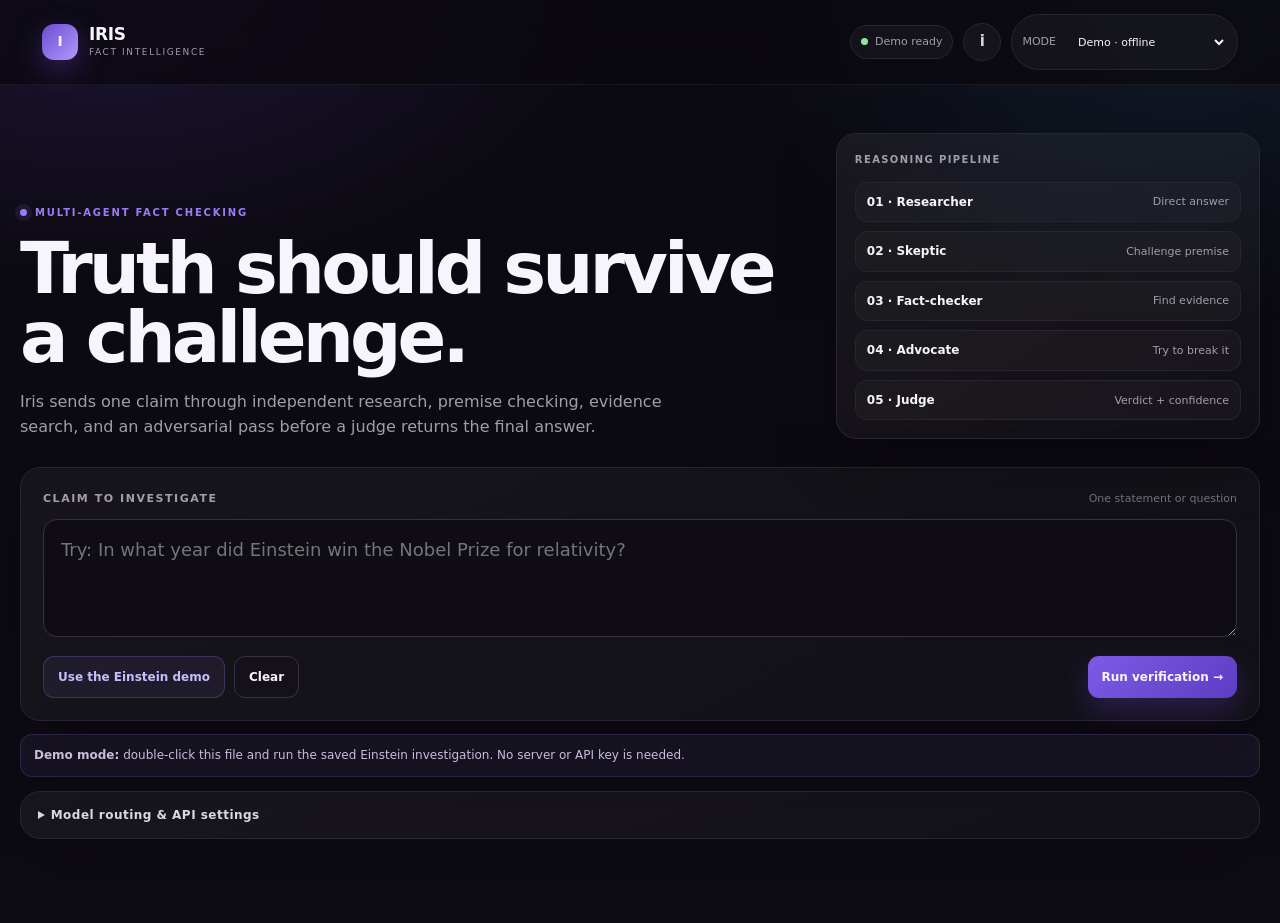
==== commit 851ce39e: "Add Iris explanation info panel" ====
--- a/iris/index.html
+++ b/iris/index.html
@@ -24,6 +24,10 @@
 .agent{position:relative;border:1px solid var(--line);border-radius:15px;padding:14px;background:#100d15;min-height:158px;overflow:hidden}.agent:before{content:"";position:absolute;left:0;top:0;bottom:0;width:3px;background:#332b3c}.agent.working{border-color:#463b59}.agent.working:before{background:var(--purple);animation:pulse 1s infinite alternate}.agent.done:before{background:var(--green)}.agent.error{border-color:#4a2b32}.agent.error:before{background:var(--red)}.agent-top{display:flex;align-items:center;justify-content:space-between;gap:8px}.agent-id{display:flex;align-items:center;gap:9px}.agent-icon{width:28px;height:28px;display:grid;place-items:center;border-radius:9px;background:#1c1724;color:#cfc5ff;font-weight:900;font-size:11px}.agent-name{font-size:12px;font-weight:900}.agent-role{font-size:9px;color:var(--muted);margin-top:1px}.state{font-size:9px;text-transform:uppercase;letter-spacing:.12em;font-weight:900;color:var(--muted)}.agent-body{margin:13px 0 0;color:#d7d1dd;font-size:12px;line-height:1.55}.agent.working .agent-body{color:var(--muted)}.source{margin-top:11px;font-size:10px;color:#a997e8;line-height:1.45}.source a{color:#a997e8}
 .verdict-card{padding:21px;background:linear-gradient(155deg,rgba(155,124,244,.12),rgba(255,255,255,.03) 48%,rgba(101,217,255,.055))}.verdict-top{display:flex;justify-content:space-between;gap:10px;align-items:center}.verdict-label{font-size:10px;letter-spacing:.14em;text-transform:uppercase;color:#bca9fb;font-weight:900}.badge{padding:6px 8px;border-radius:999px;background:rgba(140,233,154,.08);border:1px solid rgba(140,233,154,.18);color:var(--green);font-size:9px;font-weight:900;text-transform:uppercase;letter-spacing:.12em}.answer{font-size:28px;line-height:1.18;letter-spacing:-.03em;font-weight:800;margin:16px 0 19px}.flag{border:1px solid rgba(255,200,107,.22);background:rgba(255,200,107,.07);border-radius:12px;padding:11px 12px;color:#ffdc9b;font-size:11px}.flag b{font-size:9px;text-transform:uppercase;letter-spacing:.13em;display:block;margin-bottom:4px}.confidence{display:flex;align-items:center;gap:10px}.confidence-track{height:7px;flex:1;border-radius:99px;background:#241e2e;overflow:hidden}.confidence-track i{display:block;height:100%;width:0;background:linear-gradient(90deg,#6f52cf,#bda4ff);transition:width .4s}.confidence span{font-size:10px;text-transform:uppercase;letter-spacing:.1em;font-weight:900;color:#c9bcff}.doubts-title{font-size:9px;text-transform:uppercase;letter-spacing:.14em;color:var(--muted);font-weight:900;margin:19px 0 7px}.doubts{margin:0;padding-left:17px;color:#bcb4c3;font-size:11px}.baseline{margin-top:14px;border-top:1px solid var(--line);padding-top:12px;color:#938b9b;font-size:11px}.baseline b{color:#c8c0cd;font-size:9px;text-transform:uppercase;letter-spacing:.12em;display:block;margin-bottom:4px}.empty{color:#7f7787;font-size:11px;padding:18px 4px}
 @keyframes pulse{from{opacity:.45}to{opacity:1}}
+.info-btn{width:38px;height:38px;border-radius:50%;border:1px solid var(--line);background:rgba(255,255,255,.04);color:#d8d0e5;font-weight:900;font-size:15px;display:grid;place-items:center;transition:.18s}.info-btn:hover{border-color:rgba(155,124,244,.6);background:rgba(155,124,244,.08);color:#fff;transform:translateY(-1px)}
+.info-modal{position:fixed;inset:0;z-index:50;display:none;align-items:center;justify-content:center;padding:20px;background:rgba(4,3,8,.7);backdrop-filter:blur(10px)}.info-modal.open{display:flex}.info-dialog{width:min(720px,100%);max-height:min(86vh,760px);overflow:auto;border:1px solid #393141;border-radius:22px;background:linear-gradient(160deg,#17131e,#100d15);box-shadow:0 30px 90px rgba(0,0,0,.5);padding:24px}.info-dialog-head{display:flex;align-items:flex-start;justify-content:space-between;gap:18px}.info-dialog h2{margin:0;color:#fff;font-size:24px;letter-spacing:-.03em;text-transform:none}.info-dialog .sub{margin:7px 0 0;color:var(--muted);font-size:12px}.info-close{width:34px;height:34px;border-radius:10px;border:1px solid var(--line2);background:#15111b;color:#bfb6c8;font-size:18px}.info-flow{display:grid;grid-template-columns:1fr 1fr;gap:10px;margin-top:20px}.info-step{border:1px solid var(--line);border-radius:14px;padding:13px;background:rgba(255,255,255,.025)}.info-step b{display:block;font-size:12px}.info-step span{display:block;margin-top:4px;color:var(--muted);font-size:11px;line-height:1.5}.info-note{margin-top:14px;border:1px solid rgba(155,124,244,.2);background:rgba(155,124,244,.06);border-radius:14px;padding:13px;color:#cbc2d5;font-size:11px;line-height:1.55}.info-note strong{color:#eee8f5}.info-legend{display:flex;gap:8px;flex-wrap:wrap;margin-top:16px}.legend-chip{padding:6px 9px;border-radius:999px;border:1px solid var(--line2);color:#c2b9c9;font-size:10px;background:#14101a}
+@media(max-width:640px){.info-flow{grid-template-columns:1fr}.info-dialog{padding:19px;border-radius:18px}}
+
 @media(max-width:900px){.hero{grid-template-columns:1fr}.results-grid{grid-template-columns:1fr}.seat-grid{grid-template-columns:1fr 1fr}}
 @media(max-width:640px){header{padding:12px 15px}.status-pill{display:none}main{width:min(100% - 22px,1240px);padding:34px 0 56px}h1{font-size:43px}.lead{font-size:14px}.input-card,.panel-card,.verdict-card{border-radius:16px}.grid,.seat-grid,.agents{grid-template-columns:1fr}.actions{align-items:stretch}.actions .btn.primary{width:100%}.spacer{display:none}.header-right{gap:6px}}
 </style>
@@ -31,7 +35,7 @@
 <body>
 <header>
 <div class="brand"><div class="mark">I</div><div class="brand-copy"><strong>IRIS</strong><span>Fact intelligence</span></div></div>
-<div class="header-right"><div class="status-pill"><i class="dot" id="statusDot"></i><span id="statusText">Demo ready</span></div><div class="mode-wrap">MODE <select id="mode"><option value="demo">Demo · offline</option><option value="live">Live · Gemini / Ollama</option></select></div></div>
+<div class="header-right"><div class="status-pill"><i class="dot" id="statusDot"></i><span id="statusText">Demo ready</span></div><button class="info-btn" id="infoBtn" type="button" aria-label="How Iris works" title="How Iris works">i</button><div class="mode-wrap">MODE <select id="mode"><option value="demo">Demo · offline</option><option value="live">Live · Gemini / Ollama</option></select></div></div>
 </header>
 <main>
 <section class="hero">
@@ -58,6 +62,8 @@
 <div class="verdict-card"><div class="verdict-top"><div class="verdict-label">Iris final judgment</div><div class="badge" id="verdictBadge">Waiting</div></div><div class="answer" id="answer">Your verified answer will appear here.</div><div class="flag" id="flag" hidden><b>Premise flagged</b><span></span></div><div class="confidence" style="margin-top:15px"><div class="confidence-track"><i id="confidenceBar"></i></div><span id="confidence">—</span></div><div class="doubts-title">Open doubts</div><ul class="doubts" id="doubts"><li class="empty">None yet.</li></ul><div class="baseline" id="baseline" hidden><b>Single-model control</b><span id="baselineText"></span></div></div>
 </div></section>
 </main>
+<div class="info-modal" id="infoModal" role="dialog" aria-modal="true" aria-labelledby="infoTitle"><div class="info-dialog"><div class="info-dialog-head"><div><h2 id="infoTitle">How Iris works</h2><p class="sub">Iris does not rely on one model's first answer. It makes the claim survive several independent checks.</p></div><button class="info-close" id="infoClose" type="button" aria-label="Close">×</button></div><div class="info-flow"><div class="info-step"><b>01 · Researcher</b><span>Produces an independent direct answer to the claim.</span></div><div class="info-step"><b>02 · Skeptic</b><span>Checks whether the question contains a false, ambiguous, or loaded premise.</span></div><div class="info-step"><b>03 · Fact-checker</b><span>Looks for evidence. In Gemini Live mode, Google Search grounding can attach sources.</span></div><div class="info-step"><b>04 · Devil's advocate</b><span>Reads the first-round notes and actively argues how the emerging view could be wrong.</span></div><div class="info-step"><b>05 · Judge</b><span>Compares the surviving notes and returns the final answer, confidence, premise flag, and open doubts.</span></div><div class="info-step"><b>Control · Baseline</b><span>A single-model answer is shown separately so you can compare one-agent reasoning with the panel.</span></div></div><div class="info-note"><strong>Demo mode</strong> is a saved, offline run for presentations. <strong>Live mode</strong> sends the claim to your selected provider/model. The browser version keeps the Gemini key only in page memory during the session.</div><div class="info-legend"><span class="legend-chip">Independent first round</span><span class="legend-chip">Evidence + disagreement</span><span class="legend-chip">Judge synthesis</span><span class="legend-chip">Confidence + open doubts</span></div></div></div>
+
 <script>
 (function(){
 "use strict";
@@ -78,7 +84,7 @@
 async function readJsonResponse(r,provider){var raw=await r.text(),data={};try{data=JSON.parse(raw)}catch(e){}if(!r.ok){var msg=data&&data.error&&data.error.message?data.error.message:raw||("HTTP "+r.status);throw new Error(provider+" "+r.status+": "+msg.slice(0,280))}return data}
 async function gemini(model,system,prompt,search,json){
 var key=$("key").value.trim();if(!key)throw new Error("Add your Gemini API key in Model routing & API settings.");
-var body={systemInstruction:{parts:[{text:system}]},contents:[{role:"user",parts:[{text:prompt}]}],generationConfig:{thinkingConfig:{thinkingLevel:"low"}}};
+var generation={};if(/^gemini-3\./.test(model))generation.thinkingConfig={thinkingLevel:"low"};else generation.temperature=.3;var body={systemInstruction:{parts:[{text:system}]},contents:[{role:"user",parts:[{text:prompt}]}],generationConfig:generation};
 if(search)body.tools=[{google_search:{}}];if(json)body.generationConfig.responseMimeType="application/json";
 var r;try{r=await fetch("https://generativelanguage.googleapis.com/v1beta/models/"+encodeURIComponent(model)+":generateContent",{method:"POST",headers:{"Content-Type":"application/json","x-goog-api-key":key},body:JSON.stringify(body)})}catch(e){throw new Error("Gemini could not be reached from this browser. Check internet access or browser privacy extensions.")}
 var data=await readJsonResponse(r,"Gemini"),candidate=(data.candidates||[])[0];if(!candidate)throw new Error("Gemini returned no candidate. "+JSON.stringify(data.promptFeedback||{}));
@@ -103,8 +109,9 @@
 }
 async function run(){if(running)return;var q=$("q").value.trim();if(q.length<3){setNotice("<b>Nothing to check yet.</b> Enter a statement or question first.");$("q").focus();return}running=true;$("run").disabled=true;try{if($("mode").value==="demo")await runDemo();else await runLive(q)}catch(e){setGlobalStatus("Run failed","bad");setNotice("<b>Run failed:</b> "+e.message);setProgress("Stopped",100)}finally{running=false;$("run").disabled=false}}
 async function testGemini(){var key=$("key").value.trim();if(!key){$("apiStatus").textContent="Paste a Gemini key first.";return}$("apiStatus").textContent="Testing…";setGlobalStatus("Testing API","busy");try{await gemini($("model").value.trim(),"You are a connection test.","Reply exactly: IRIS_OK",false,false);$("apiStatus").textContent="Gemini connection works.";setGlobalStatus("Gemini ready","ok")}catch(e){$("apiStatus").textContent=e.message;setGlobalStatus("Gemini error","bad")}}
-async function loadModels(){var key=$("key").value.trim();if(!key){$("apiStatus").textContent="Paste a Gemini key first.";return}$("apiStatus").textContent="Loading models…";try{var r=await fetch("https://generativelanguage.googleapis.com/v1beta/models?pageSize=1000",{headers:{"x-goog-api-key":key}}),data=await readJsonResponse(r,"Gemini"),models=(data.models||[]).filter(function(m){return(m.supportedGenerationMethods||[]).indexOf("generateContent")>-1}).map(function(m){return m.name.replace(/^models\\//,"")}),preferred=models.indexOf("gemini-3.8-flash")>-1?"gemini-3.8-flash":(models.find?models.find(function(m){return/^gemini-3/.test(m)}):models[0]);if(preferred)$("model").value=preferred;$("apiStatus").textContent=models.length+" generation models found. Using "+(preferred||"typed model")+"."}catch(e){$("apiStatus").textContent=e.message}}
+async function loadModels(){var key=$("key").value.trim();if(!key){$("apiStatus").textContent="Paste a Gemini key first.";return}$("apiStatus").textContent="Loading models…";try{var r=await fetch("https://generativelanguage.googleapis.com/v1beta/models?pageSize=1000",{headers:{"x-goog-api-key":key}});var data=await readJsonResponse(r,"Gemini");var models=(data.models||[]).filter(function(m){return(m.supportedGenerationMethods||[]).indexOf("generateContent")>-1}).map(function(m){return String(m.name||"").replace("models/","")});var preferred="";for(var i=0;i<models.length;i++){if(models[i]==="gemini-3.8-flash"){preferred=models[i];break}if(!preferred&&models[i].indexOf("gemini-3")===0)preferred=models[i]}if(!preferred&&models.length)preferred=models[0];if(preferred)$("model").value=preferred;$("apiStatus").textContent=models.length+" generation models found. Using "+(preferred||"typed model")+"."}catch(e){$("apiStatus").textContent=e.message}}
 $("mode").addEventListener("change",function(){var m=$("mode").value;try{localStorage.setItem("irisMode",m)}catch(e){}if(m==="demo"){setGlobalStatus("Demo ready","ok");setNotice("<b>Demo mode:</b> saved Einstein investigation. No API calls are made.")}else{setGlobalStatus("Live mode","ok");setNotice("<b>Live mode:</b> enter a Gemini key, test it, then run a claim.")}});
+function closeInfo(){$("infoModal").classList.remove("open");$("infoBtn").focus()}$("infoBtn").addEventListener("click",function(){$("infoModal").classList.add("open");$("infoClose").focus()});$("infoClose").addEventListener("click",closeInfo);$("infoModal").addEventListener("click",function(e){if(e.target===$("infoModal"))closeInfo()});document.addEventListener("keydown",function(e){if(e.key==="Escape"&&$("infoModal").classList.contains("open"))closeInfo()});
 $("run").addEventListener("click",run);$("example").addEventListener("click",function(){$("q").value="In what year did Einstein win the Nobel Prize for relativity?";$("q").focus()});$("clear").addEventListener("click",function(){$("q").value="";$("results").classList.remove("show");$("progress").classList.remove("show");resetAgents();$("answer").textContent="Your verified answer will appear here.";setGlobalStatus("Ready","ok")});$("testApi").addEventListener("click",testGemini);$("loadModels").addEventListener("click",loadModels);$("q").addEventListener("keydown",function(e){if((e.ctrlKey||e.metaKey)&&e.key==="Enter")run()});$("provider").addEventListener("change",function(){if($("provider").value==="gemini"){$("model").value="gemini-3.8-flash";$("apiStatus").textContent="Gemini selected."}else{$("model").value="llama3.2";$("apiStatus").textContent="Ollama selected."}});resetAgents();
 })();
 </script>
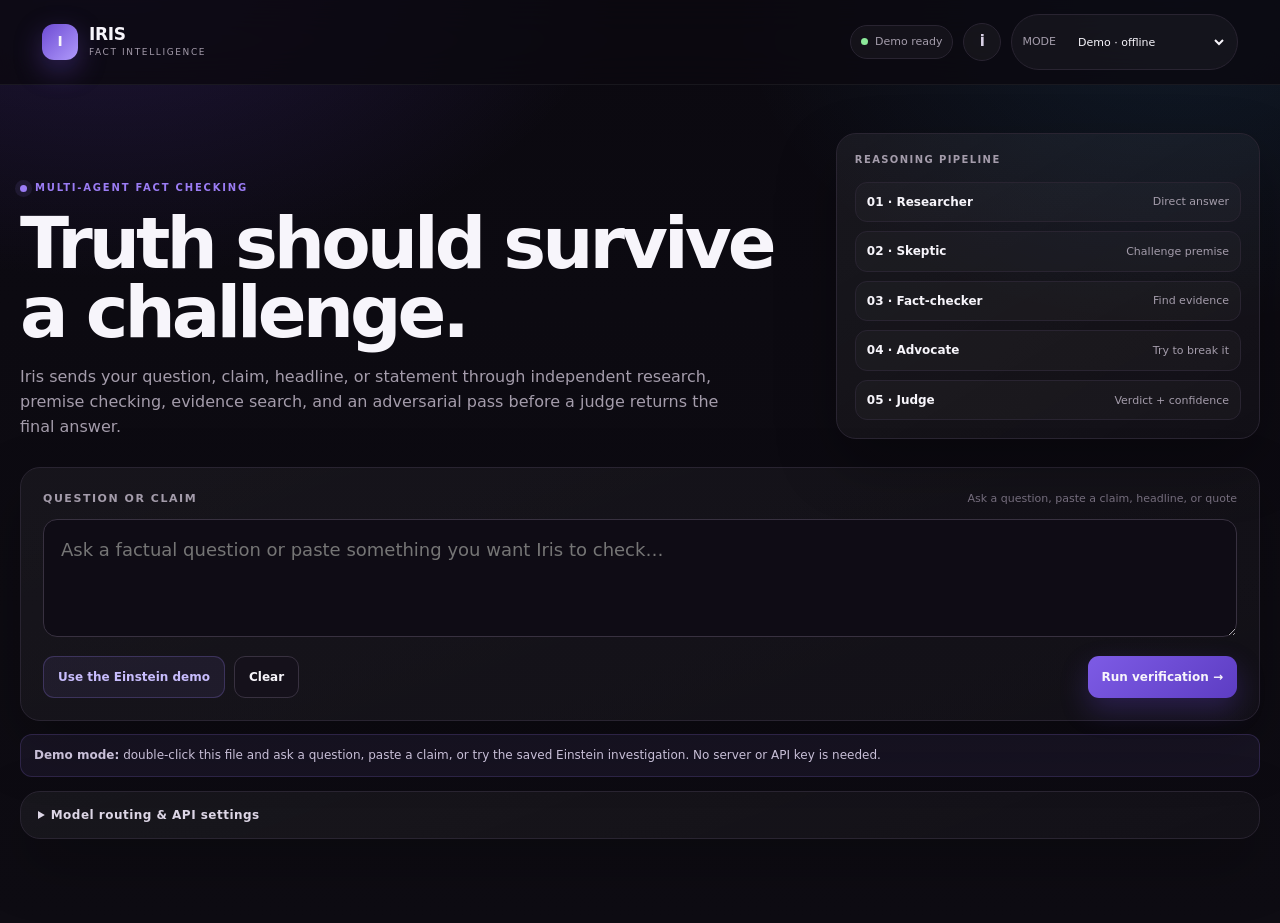
==== commit 18c9a49f: "Widen Iris input to questions and claims" ====
--- a/iris/index.html
+++ b/iris/index.html
@@ -39,12 +39,12 @@
 </header>
 <main>
 <section class="hero">
-<div><div class="eyebrow"><i></i> Multi-agent fact checking</div><h1>Truth should survive a challenge.</h1><p class="lead">Iris sends one claim through independent research, premise checking, evidence search, and an adversarial pass before a judge returns the final answer.</p></div>
+<div><div class="eyebrow"><i></i> Multi-agent fact checking</div><h1>Truth should survive a challenge.</h1><p class="lead">Iris sends your question, claim, headline, or statement through independent research, premise checking, evidence search, and an adversarial pass before a judge returns the final answer.</p></div>
 <aside class="hero-side"><div class="tiny">Reasoning pipeline</div><div class="flow"><div><b>01 · Researcher</b><span>Direct answer</span></div><div><b>02 · Skeptic</b><span>Challenge premise</span></div><div><b>03 · Fact-checker</b><span>Find evidence</span></div><div><b>04 · Advocate</b><span>Try to break it</span></div><div><b>05 · Judge</b><span>Verdict + confidence</span></div></div></aside>
 </section>
 <section class="section">
-<div class="input-card"><div class="input-top"><label for="q">Claim to investigate</label><span>One statement or question</span></div><textarea id="q" placeholder="Try: In what year did Einstein win the Nobel Prize for relativity?"></textarea><div class="actions"><button class="btn example" id="example">Use the Einstein demo</button><button class="btn" id="clear">Clear</button><span class="spacer"></span><button class="btn primary" id="run">Run verification →</button></div></div>
-<div class="notice" id="notice"><b>Demo mode:</b> double-click this file and run the saved Einstein investigation. No server or API key is needed.</div>
+<div class="input-card"><div class="input-top"><label for="q">Question or claim</label><span>Ask a question, paste a claim, headline, or quote</span></div><textarea id="q" placeholder="Ask a factual question or paste something you want Iris to check…"></textarea><div class="actions"><button class="btn example" id="example">Use the Einstein demo</button><button class="btn" id="clear">Clear</button><span class="spacer"></span><button class="btn primary" id="run">Run verification →</button></div></div>
+<div class="notice" id="notice"><b>Demo mode:</b> double-click this file and ask a question, paste a claim, or try the saved Einstein investigation. No server or API key is needed.</div>
 </section>
 <details class="settings"><summary>Model routing & API settings</summary><div class="settings-body">
 <div class="grid"><div class="field"><label for="key">Gemini API key</label><input id="key" type="password" autocomplete="off" placeholder="Paste your Google AI Studio key"></div><div class="field"><label for="provider">Default provider</label><select id="provider"><option value="gemini">Gemini</option><option value="ollama">Ollama</option></select></div><div class="field"><label for="model">Default model</label><input id="model" value="gemini-3.8-flash"></div><div class="field"><label>Secret handling</label><input value="Key stays in this page memory" disabled></div></div>
@@ -62,13 +62,13 @@
 <div class="verdict-card"><div class="verdict-top"><div class="verdict-label">Iris final judgment</div><div class="badge" id="verdictBadge">Waiting</div></div><div class="answer" id="answer">Your verified answer will appear here.</div><div class="flag" id="flag" hidden><b>Premise flagged</b><span></span></div><div class="confidence" style="margin-top:15px"><div class="confidence-track"><i id="confidenceBar"></i></div><span id="confidence">—</span></div><div class="doubts-title">Open doubts</div><ul class="doubts" id="doubts"><li class="empty">None yet.</li></ul><div class="baseline" id="baseline" hidden><b>Single-model control</b><span id="baselineText"></span></div></div>
 </div></section>
 </main>
-<div class="info-modal" id="infoModal" role="dialog" aria-modal="true" aria-labelledby="infoTitle"><div class="info-dialog"><div class="info-dialog-head"><div><h2 id="infoTitle">How Iris works</h2><p class="sub">Iris does not rely on one model's first answer. It makes the claim survive several independent checks.</p></div><button class="info-close" id="infoClose" type="button" aria-label="Close">×</button></div><div class="info-flow"><div class="info-step"><b>01 · Researcher</b><span>Produces an independent direct answer to the claim.</span></div><div class="info-step"><b>02 · Skeptic</b><span>Checks whether the question contains a false, ambiguous, or loaded premise.</span></div><div class="info-step"><b>03 · Fact-checker</b><span>Looks for evidence. In Gemini Live mode, Google Search grounding can attach sources.</span></div><div class="info-step"><b>04 · Devil's advocate</b><span>Reads the first-round notes and actively argues how the emerging view could be wrong.</span></div><div class="info-step"><b>05 · Judge</b><span>Compares the surviving notes and returns the final answer, confidence, premise flag, and open doubts.</span></div><div class="info-step"><b>Control · Baseline</b><span>A single-model answer is shown separately so you can compare one-agent reasoning with the panel.</span></div></div><div class="info-note"><strong>Demo mode</strong> is a saved, offline run for presentations. <strong>Live mode</strong> sends the claim to your selected provider/model. The browser version keeps the Gemini key only in page memory during the session.</div><div class="info-legend"><span class="legend-chip">Independent first round</span><span class="legend-chip">Evidence + disagreement</span><span class="legend-chip">Judge synthesis</span><span class="legend-chip">Confidence + open doubts</span></div></div></div>
+<div class="info-modal" id="infoModal" role="dialog" aria-modal="true" aria-labelledby="infoTitle"><div class="info-dialog"><div class="info-dialog-head"><div><h2 id="infoTitle">How Iris works</h2><p class="sub">Iris does not rely on one model\'s first answer. It makes the question or claim survive several independent checks.</p></div><button class="info-close" id="infoClose" type="button" aria-label="Close">×</button></div><div class="info-flow"><div class="info-step"><b>01 · Researcher</b><span>Produces an independent direct answer to the claim.</span></div><div class="info-step"><b>02 · Skeptic</b><span>Checks whether the question contains a false, ambiguous, or loaded premise.</span></div><div class="info-step"><b>03 · Fact-checker</b><span>Looks for evidence. In Gemini Live mode, Google Search grounding can attach sources.</span></div><div class="info-step"><b>04 · Devil's advocate</b><span>Reads the first-round notes and actively argues how the emerging view could be wrong.</span></div><div class="info-step"><b>05 · Judge</b><span>Compares the surviving notes and returns the final answer, confidence, premise flag, and open doubts.</span></div><div class="info-step"><b>Control · Baseline</b><span>A single-model answer is shown separately so you can compare one-agent reasoning with the panel.</span></div></div><div class="info-note"><strong>Demo mode</strong> is a saved, offline run for presentations. <strong>Live mode</strong> sends the claim to your selected provider/model. The browser version keeps the Gemini key only in page memory during the session.</div><div class="info-legend"><span class="legend-chip">Independent first round</span><span class="legend-chip">Evidence + disagreement</span><span class="legend-chip">Judge synthesis</span><span class="legend-chip">Confidence + open doubts</span></div></div></div>
 
 <script>
 (function(){
 "use strict";
 var $=function(id){return document.getElementById(id)},lanes=["researcher","skeptic","factchecker","advocate"];
-var roles={researcher:["Answer the statement or question directly and accurately. State the answer first.",false],skeptic:["Check the premise before answering. Identify anything false, unproven, ambiguous, or loaded. If the premise is sound, say so plainly.",false],factchecker:["Use search. Break the claim into key factual assertions, mark them supported, contradicted, or unclear, and give one short line of evidence for each. Never guess.",true],advocate:["Read the first-round notes. Argue against the emerging view: give the strongest reason it could still be wrong or incomplete. Do not invent an objection.",false]};
+var roles={researcher:["First identify whether the input is a factual question, claim, headline, or statement. Then answer it directly and accurately. For questions, give the direct answer first.",false],skeptic:["Check the premise and wording before answering. If it is a question, identify any false, unproven, ambiguous, or loaded assumption in the question. If it is a claim, test the central assertion. If sound, say so plainly.",false],factchecker:["Use search. Break the input into key factual assertions or the factual parts needed to answer the question. Mark each supported, contradicted, or unclear, and give one short line of evidence for each. Never guess.",true],advocate:["Read the first-round notes. Argue against the emerging view: give the strongest reason the answer could still be wrong or incomplete. Do not invent an objection.",false]};
 var judgeSystem='You are the judge of a fact-checking panel. Use only the supplied panel notes. Prefer evidence-backed claims. Reply with JSON only using exactly these keys: answer (string), confidence ("high"|"medium"|"low"), premise_flag (string or null), open_doubts (array of strings).';
 var demo={researcher:"Einstein won the Nobel Prize in Physics in 1921.",skeptic:"The wording assumes the 1921 prize was for relativity. That premise needs checking.",factchecker:"The 1921 Nobel Prize in Physics recognized Einstein's work in theoretical physics, especially the law of the photoelectric effect. It was not awarded for relativity.",advocate:"The relativity mix-up is understandable because it is his best-known work, but the prize citation does not name relativity.",verdict:{answer:"1921, but not for relativity. The Nobel Prize recognized Einstein's work in theoretical physics, especially the photoelectric effect.",confidence:"high",premise_flag:"The question assumes Einstein won the 1921 Nobel Prize for relativity. That is false.",open_doubts:[]},baseline:"Einstein won the Nobel Prize in Physics in 1921 for relativity."};
 var running=false,mode="demo";try{if(window.location.protocol!=="file:")mode=localStorage.getItem("irisMode")||"demo"}catch(e){}
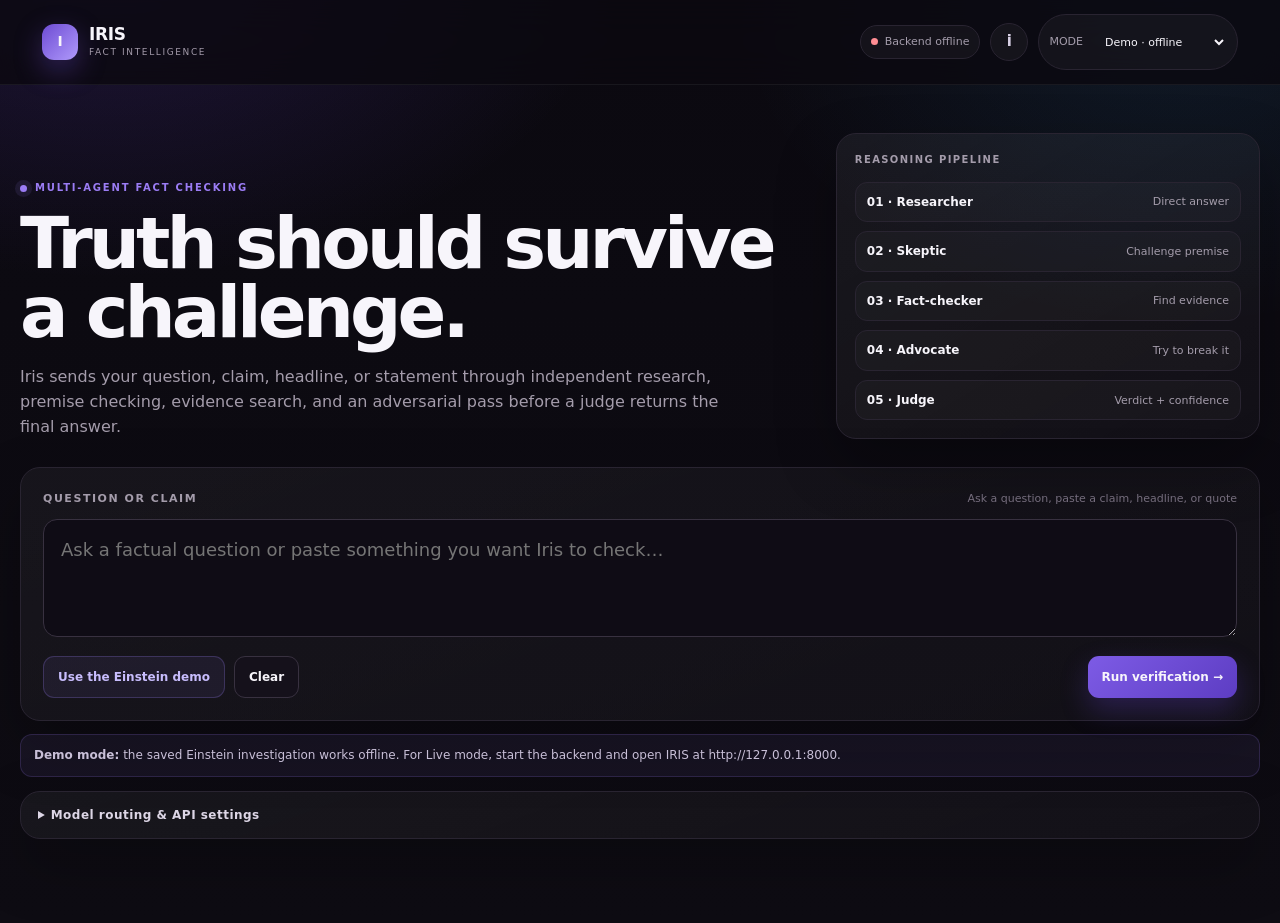
==== commit b4b9e001: "Add files via upload" ====
--- a/iris/index.html
+++ b/iris/index.html
@@ -35,7 +35,7 @@
 <body>
 <header>
 <div class="brand"><div class="mark">I</div><div class="brand-copy"><strong>IRIS</strong><span>Fact intelligence</span></div></div>
-<div class="header-right"><div class="status-pill"><i class="dot" id="statusDot"></i><span id="statusText">Demo ready</span></div><button class="info-btn" id="infoBtn" type="button" aria-label="How Iris works" title="How Iris works">i</button><div class="mode-wrap">MODE <select id="mode"><option value="demo">Demo · offline</option><option value="live">Live · Gemini / Ollama</option></select></div></div>
+<div class="header-right"><div class="status-pill"><i class="dot" id="statusDot"></i><span id="statusText">Demo ready</span></div><button class="info-btn" id="infoBtn" type="button" aria-label="How Iris works" title="How Iris works">i</button><div class="mode-wrap">MODE <select id="mode"><option value="demo">Demo · offline</option><option value="live">Live · Backend AI</option></select></div></div>
 </header>
 <main>
 <section class="hero">
@@ -44,12 +44,12 @@
 </section>
 <section class="section">
 <div class="input-card"><div class="input-top"><label for="q">Question or claim</label><span>Ask a question, paste a claim, headline, or quote</span></div><textarea id="q" placeholder="Ask a factual question or paste something you want Iris to check…"></textarea><div class="actions"><button class="btn example" id="example">Use the Einstein demo</button><button class="btn" id="clear">Clear</button><span class="spacer"></span><button class="btn primary" id="run">Run verification →</button></div></div>
-<div class="notice" id="notice"><b>Demo mode:</b> double-click this file and ask a question, paste a claim, or try the saved Einstein investigation. No server or API key is needed.</div>
+<div class="notice" id="notice"><b>Demo mode:</b> the saved Einstein investigation works offline. For Live mode, start the backend and open IRIS at http://127.0.0.1:8000.</div>
 </section>
 <details class="settings"><summary>Model routing & API settings</summary><div class="settings-body">
-<div class="grid"><div class="field"><label for="key">Gemini API key</label><input id="key" type="password" autocomplete="off" placeholder="Paste your Google AI Studio key"></div><div class="field"><label for="provider">Default provider</label><select id="provider"><option value="gemini">Gemini</option><option value="ollama">Ollama</option></select></div><div class="field"><label for="model">Default model</label><input id="model" value="gemini-3.8-flash"></div><div class="field"><label>Secret handling</label><input value="Key stays in this page memory" disabled></div></div>
-<div class="settings-actions"><button class="btn" id="testApi">Test Gemini connection</button><button class="btn" id="loadModels">Load models</button><span class="settings-status" id="apiStatus">Not tested</span></div>
-<div class="seat-grid"><div class="seat-config"><b>Researcher</b><span>Direct answer</span></div><div class="seat-config"><b>Skeptic</b><span>Premise challenge</span></div><div class="seat-config"><b>Fact-checker</b><span>Google Search grounding</span></div><div class="seat-config"><b>Advocate</b><span>Adversarial review</span></div><div class="seat-config"><b>Judge</b><span>Structured synthesis</span></div><div class="seat-config"><b>Baseline</b><span>Single-model control</span></div></div>
+<div class="grid"><div class="field"><label>Primary provider</label><input value="Meta Model API · server-side" disabled></div><div class="field"><label>Default model</label><input value="muse-spark-1.3" disabled></div><div class="field"><label>Credential location</label><input value="backend/.env · never sent to browser" disabled></div><div class="field"><label>Other providers</label><input value="Gemini and local Ollama remain configurable" disabled></div></div>
+<div class="settings-actions"><button class="btn" id="testApi">Check backend connection</button><span class="settings-status" id="apiStatus">Backend status not checked</span></div>
+<div class="seat-grid"><div class="seat-config"><b>Researcher</b><span>Direct answer</span></div><div class="seat-config"><b>Skeptic</b><span>Premise challenge</span></div><div class="seat-config"><b>Fact-checker</b><span>Evidence review · provider-dependent</span></div><div class="seat-config"><b>Advocate</b><span>Adversarial review</span></div><div class="seat-config"><b>Judge</b><span>Structured synthesis</span></div><div class="seat-config"><b>Baseline</b><span>Single-model control</span></div></div>
 </div></details>
 <section class="progress" id="progress"><div class="progress-head"><h2>Live reasoning</h2><span id="progressText">Starting…</span></div><div class="bar"><i id="progressBar"></i></div></section>
 <section class="results" id="results"><div class="results-grid">
@@ -62,7 +62,7 @@
 <div class="verdict-card"><div class="verdict-top"><div class="verdict-label">Iris final judgment</div><div class="badge" id="verdictBadge">Waiting</div></div><div class="answer" id="answer">Your verified answer will appear here.</div><div class="flag" id="flag" hidden><b>Premise flagged</b><span></span></div><div class="confidence" style="margin-top:15px"><div class="confidence-track"><i id="confidenceBar"></i></div><span id="confidence">—</span></div><div class="doubts-title">Open doubts</div><ul class="doubts" id="doubts"><li class="empty">None yet.</li></ul><div class="baseline" id="baseline" hidden><b>Single-model control</b><span id="baselineText"></span></div></div>
 </div></section>
 </main>
-<div class="info-modal" id="infoModal" role="dialog" aria-modal="true" aria-labelledby="infoTitle"><div class="info-dialog"><div class="info-dialog-head"><div><h2 id="infoTitle">How Iris works</h2><p class="sub">Iris does not rely on one model\'s first answer. It makes the question or claim survive several independent checks.</p></div><button class="info-close" id="infoClose" type="button" aria-label="Close">×</button></div><div class="info-flow"><div class="info-step"><b>01 · Researcher</b><span>Produces an independent direct answer to the claim.</span></div><div class="info-step"><b>02 · Skeptic</b><span>Checks whether the question contains a false, ambiguous, or loaded premise.</span></div><div class="info-step"><b>03 · Fact-checker</b><span>Looks for evidence. In Gemini Live mode, Google Search grounding can attach sources.</span></div><div class="info-step"><b>04 · Devil's advocate</b><span>Reads the first-round notes and actively argues how the emerging view could be wrong.</span></div><div class="info-step"><b>05 · Judge</b><span>Compares the surviving notes and returns the final answer, confidence, premise flag, and open doubts.</span></div><div class="info-step"><b>Control · Baseline</b><span>A single-model answer is shown separately so you can compare one-agent reasoning with the panel.</span></div></div><div class="info-note"><strong>Demo mode</strong> is a saved, offline run for presentations. <strong>Live mode</strong> sends the claim to your selected provider/model. The browser version keeps the Gemini key only in page memory during the session.</div><div class="info-legend"><span class="legend-chip">Independent first round</span><span class="legend-chip">Evidence + disagreement</span><span class="legend-chip">Judge synthesis</span><span class="legend-chip">Confidence + open doubts</span></div></div></div>
+<div class="info-modal" id="infoModal" role="dialog" aria-modal="true" aria-labelledby="infoTitle"><div class="info-dialog"><div class="info-dialog-head"><div><h2 id="infoTitle">How Iris works</h2><p class="sub">Iris does not rely on one model\'s first answer. It makes the question or claim survive several independent checks.</p></div><button class="info-close" id="infoClose" type="button" aria-label="Close">×</button></div><div class="info-flow"><div class="info-step"><b>01 · Researcher</b><span>Produces an independent direct answer to the claim.</span></div><div class="info-step"><b>02 · Skeptic</b><span>Checks whether the question contains a false, ambiguous, or loaded premise.</span></div><div class="info-step"><b>03 · Fact-checker</b><span>Reviews factual assertions. Available source grounding depends on the configured provider.</span></div><div class="info-step"><b>04 · Devil's advocate</b><span>Reads the first-round notes and actively argues how the emerging view could be wrong.</span></div><div class="info-step"><b>05 · Judge</b><span>Compares the surviving notes and returns the final answer, confidence, premise flag, and open doubts.</span></div><div class="info-step"><b>Control · Baseline</b><span>A single-model answer is shown separately so you can compare one-agent reasoning with the panel.</span></div></div><div class="info-note"><strong>Demo mode</strong> is a saved, offline run for presentations. <strong>Live mode</strong> sends the question to the local FastAPI backend. Provider credentials remain in the backend environment and are never sent to the browser.</div><div class="info-legend"><span class="legend-chip">Independent first round</span><span class="legend-chip">Evidence + disagreement</span><span class="legend-chip">Judge synthesis</span><span class="legend-chip">Confidence + open doubts</span></div></div></div>
 
 <script>
 (function(){
@@ -75,44 +75,45 @@
 $("mode").value=mode;
 function setGlobalStatus(text,type){$("statusText").textContent=text;$("statusDot").style.background=type==="bad"?"#ff8d93":type==="busy"?"#9b7cf4":"#8ce99a"}
 function setNotice(html){$("notice").innerHTML=html}
-function setAgent(name,state,text,sources){var el=$("agent-"+name);el.className="agent "+state;el.querySelector(".state").textContent=state==="working"?"Working":state==="done"?"Done":state==="error"?"Error":"Queued";el.querySelector(".agent-body").textContent=state==="working"?"Thinking…":text||"Waiting.";var src=el.querySelector(".source");src.innerHTML="";(sources||[]).slice(0,3).forEach(function(s,i){var a=document.createElement("a");a.textContent=s.title||s.url||"Source";a.href=s.url||"#";a.target="_blank";a.rel="noopener";if(i===0)src.append("Sources: ");else src.append(", ");src.append(a)})}
+function setAgent(name,state,text,sources){var el=$("agent-"+name);el.className="agent "+state;el.querySelector(".state").textContent=state==="working"?"Working":state==="done"?"Done":state==="error"?"Error":"Queued";el.querySelector(".agent-body").textContent=state==="working"?"Thinking…":text||"Waiting.";var src=el.querySelector(".source");src.innerHTML="";(sources||[]).slice(0,3).forEach(function(s,i){if(!/^https?:\/\//i.test(s.url||""))return;var a=document.createElement("a");a.textContent=s.title||s.url||"Source";a.href=s.url;a.target="_blank";a.rel="noopener noreferrer";if(i===0)src.append("Sources: ");else src.append(", ");src.append(a)})}
 function resetAgents(){lanes.forEach(function(n){setAgent(n,"queued","Waiting for the claim.",[])});$("agent-advocate").querySelector(".agent-body").textContent="Waiting for the first round."}
 function setProgress(label,pct){$("progressText").textContent=label;$("progressBar").style.width=pct+"%"}
 function clip(t){t=String(t||"");return t.length>1400?t.slice(0,1400)+"…":t}
 function addNotes(results){return Object.keys(results).map(function(n){var r=results[n],src=(r.sources||[]).map(function(s){return s.title+" — "+s.url}).join("\\n");return "["+n+"]\\n"+clip(r.text)+(src?"\\nSources:\\n"+src:"")}).join("\\n\\n")}
 function parseJudge(text){try{var clean=String(text||"").replace(/^\\s*\\\`\\\`\\\`(?:json)?\\s*/i,"").replace(/\\s*\\\`\\\`\\\`\\s*$/,"").trim(),d=JSON.parse(clean);return{answer:String(d.answer||""),confidence:String(d.confidence||"low").toLowerCase(),premise_flag:d.premise_flag||null,open_doubts:Array.isArray(d.open_doubts)?d.open_doubts:[]}}catch(e){return{answer:String(text||""),confidence:"low",premise_flag:null,open_doubts:["The judge did not return structured JSON."]}}}
-async function readJsonResponse(r,provider){var raw=await r.text(),data={};try{data=JSON.parse(raw)}catch(e){}if(!r.ok){var msg=data&&data.error&&data.error.message?data.error.message:raw||("HTTP "+r.status);throw new Error(provider+" "+r.status+": "+msg.slice(0,280))}return data}
-async function gemini(model,system,prompt,search,json){
-var key=$("key").value.trim();if(!key)throw new Error("Add your Gemini API key in Model routing & API settings.");
-var generation={};if(/^gemini-3\./.test(model))generation.thinkingConfig={thinkingLevel:"low"};else generation.temperature=.3;var body={systemInstruction:{parts:[{text:system}]},contents:[{role:"user",parts:[{text:prompt}]}],generationConfig:generation};
-if(search)body.tools=[{google_search:{}}];if(json)body.generationConfig.responseMimeType="application/json";
-var r;try{r=await fetch("https://generativelanguage.googleapis.com/v1beta/models/"+encodeURIComponent(model)+":generateContent",{method:"POST",headers:{"Content-Type":"application/json","x-goog-api-key":key},body:JSON.stringify(body)})}catch(e){throw new Error("Gemini could not be reached from this browser. Check internet access or browser privacy extensions.")}
-var data=await readJsonResponse(r,"Gemini"),candidate=(data.candidates||[])[0];if(!candidate)throw new Error("Gemini returned no candidate. "+JSON.stringify(data.promptFeedback||{}));
-var text=((candidate.content&&candidate.content.parts)||[]).map(function(p){return p.text||""}).join("").trim();if(!text)throw new Error("Gemini returned no text (reason: "+(candidate.finishReason||"unknown")+")");
-var sources=((candidate.groundingMetadata&&candidate.groundingMetadata.groundingChunks)||[]).filter(function(x){return x.web}).map(function(x){return{title:x.web.title||x.web.uri,url:x.web.uri}});return{text:text,sources:sources}
+async function runLive(question){
+if(window.location.protocol==="file:")throw new Error("Live mode requires the backend. Start it, then open http://127.0.0.1:8000 instead of this file directly.");
+$("progress").classList.add("show");$("results").classList.add("show");resetAgents();setGlobalStatus("Connecting to IRIS backend","busy");setProgress("Sending question to backend",4);
+var response;
+try{response=await fetch("/api/check",{method:"POST",headers:{"Content-Type":"application/json","Accept":"text/event-stream"},body:JSON.stringify({question:question})})}catch(e){throw new Error("Could not reach the IRIS backend. Make sure the server is running at http://127.0.0.1:8000.")}
+if(!response.ok){var message=await response.text();throw new Error("Backend returned HTTP "+response.status+(message?": "+message.slice(0,180):""))}
+if(!response.body)throw new Error("This browser does not support streamed backend responses.");
+var reader=response.body.getReader(),decoder=new TextDecoder(),buffer="",doneCount=0;
+async function handleEvent(event){
+if(event.type==="start"){setGlobalStatus("Agents starting","busy");setProgress("Starting independent research",8)}
+else if(event.type==="agent_start"){setAgent(event.agent,"working","Thinking…",[]);setProgress("Agent active · "+event.agent,12+doneCount*15)}
+else if(event.type==="agent_done"){doneCount++;setAgent(event.agent,"done",event.text,event.sources||[]);setProgress("Completed "+doneCount+" of 4 agents",12+doneCount*15)}
+else if(event.type==="agent_error"){doneCount++;setAgent(event.agent,"error",event.error,[]);setProgress("Agent unavailable · "+event.agent,12+doneCount*15)}
+else if(event.type==="judge_start"){setGlobalStatus("Judge is reviewing","busy");setProgress("Judge · synthesizing panel results",82)}
+else if(event.type==="verdict"){showVerdict(event);setGlobalStatus("Verdict received","busy");setProgress("Verdict generated",92)}
+else if(event.type==="baseline"){$("baseline").hidden=false;$("baselineText").textContent=event.text||"No baseline response."}
+else if(event.type==="baseline_error"){$("baseline").hidden=false;$("baselineText").textContent="Baseline unavailable: "+(event.error||"unknown error")}
+else if(event.type==="error"){setGlobalStatus("Verification failed","bad");showVerdict({answer:"IRIS could not complete this verification.",confidence:"low",premise_flag:null,open_doubts:[event.error||"Unknown backend error"]});setProgress("Verification stopped",100)}
+else if(event.type==="done"){setGlobalStatus("Live result ready","ok");setProgress("Verification complete",100)}
 }
-async function ollama(model,system,prompt,json){
-var body={model:model,stream:false,messages:[{role:"system",content:system},{role:"user",content:prompt}],options:{temperature:.3}};if(json)body.format="json";var r;
-try{r=await fetch("http://localhost:11434/api/chat",{method:"POST",headers:{"Content-Type":"application/json"},body:JSON.stringify(body)})}catch(e){throw new Error("Ollama is not reachable. Start it with OLLAMA_ORIGINS=* ollama serve.")}
-var data=await readJsonResponse(r,"Ollama"),text=data&&data.message&&data.message.content?data.message.content.trim():"";if(!text)throw new Error("Ollama returned an empty response.");return{text:text,sources:[]}
+function parseFrames(){var boundary;while((boundary=buffer.indexOf("\n\n"))!==-1){var frame=buffer.slice(0,boundary);buffer=buffer.slice(boundary+2);var data=frame.split("\n").filter(function(line){return line.indexOf("data:")===0}).map(function(line){return line.slice(5).trim()}).join("\n");if(data){try{var event=JSON.parse(data);handleEvent(event)}catch(e){console.error("Invalid IRIS event",e)}}}}
+while(true){var chunk=await reader.read();if(chunk.done)break;buffer+=decoder.decode(chunk.value,{stream:true});parseFrames()}
+buffer+=decoder.decode();parseFrames();
 }
-async function ask(system,prompt,search,json){var provider=$("provider").value,model=$("model").value.trim();if(!model)throw new Error("Choose a model first.");return provider==="gemini"?gemini(model,system,prompt,search,json):ollama(model,system,prompt,json)}
+async function checkBackend(){if(window.location.protocol==="file:"){$("apiStatus").textContent="Open the app through http://127.0.0.1:8000 for Live mode.";return}try{var response=await fetch("/api/health",{headers:{"Accept":"application/json"}});if(!response.ok)throw new Error("HTTP "+response.status);var data=await response.json(),p=data.providers||{};$("apiStatus").textContent="Backend online · Meta "+(p.meta?"configured":"key missing")+" · Gemini "+(p.gemini?"configured":"not configured")+" · Ollama available";setGlobalStatus(p.meta?"Backend connected":"Meta API key missing",""+(p.meta?"ok":"bad"))}catch(e){$("apiStatus").textContent="Backend unavailable. Start the FastAPI server.";setGlobalStatus("Backend offline","bad")}
+}
 function showVerdict(v){var c=["high","medium","low"].indexOf(v.confidence)>-1?v.confidence:"low";$("answer").textContent=v.answer||"No answer returned.";$("confidence").textContent=c;$("confidenceBar").style.width=c==="high"?"92%":c==="medium"?"62%":"30%";$("verdictBadge").textContent=c==="high"?"High confidence":c==="medium"?"Medium confidence":"Low confidence";var flag=$("flag");flag.hidden=!v.premise_flag;if(v.premise_flag)flag.querySelector("span").textContent=v.premise_flag;var ul=$("doubts");ul.innerHTML="";(v.open_doubts&&v.open_doubts.length?v.open_doubts:["None"]).forEach(function(d){var li=document.createElement("li");li.textContent=d;ul.appendChild(li)})}
 async function runDemo(){setGlobalStatus("Demo running","busy");setNotice("<b>Demo mode:</b> saved Einstein investigation. No API calls are made.");$("progress").classList.add("show");$("results").classList.add("show");resetAgents();var order=["researcher","skeptic","factchecker","advocate"];for(var i=0;i<order.length;i++){var n=order[i];setAgent(n,"working");setProgress("Agent "+(i+1)+" of 4 · "+n,18+i*18);await new Promise(function(r){setTimeout(r,800)});setAgent(n,"done",demo[n],n==="factchecker"?[{title:"Nobel Prize — Physics 1921",url:"https://www.nobelprize.org/prizes/physics/1921/summary/"}]:[])}setProgress("Judge · synthesizing the panel",88);setGlobalStatus("Judging","busy");await new Promise(function(r){setTimeout(r,850)});showVerdict(demo.verdict);$("baseline").hidden=false;$("baselineText").textContent=demo.baseline;setProgress("Verification complete",100);setGlobalStatus("Demo ready","ok")}
-async function runLive(question){
-$("progress").classList.add("show");$("results").classList.add("show");resetAgents();setGlobalStatus("Connecting to API","busy");setProgress("Starting independent research",5);var results={},errors={};var base=ask("Answer the user's question directly and accurately.",question,false,false).catch(function(e){return{error:e.message}});
-async function agent(name,prompt){setAgent(name,"working");try{var r=await ask("You are one member of a fact-checking panel. Be concise, factual, and avoid preamble. "+roles[name][0],prompt,roles[name][1],false);results[name]=r;setAgent(name,"done",r.text,r.sources);return r}catch(e){errors[name]=e.message;setAgent(name,"error",e.message,[]);return null}}
-var q="Statement or question:\\n"+question;await Promise.all(["researcher","skeptic","factchecker"].map(function(n){return agent(n,q)}));if(!Object.keys(results).length){setGlobalStatus("API error","bad");showVerdict({answer:"Iris could not complete the check.",confidence:"low",premise_flag:null,open_doubts:Object.values(errors)});setProgress("No agent returned an answer",100);return}
-await agent("advocate",q+"\\n\\nFirst-round notes:\\n"+addNotes(results));setGlobalStatus("Judge is reviewing","busy");setProgress("Judge · comparing evidence and disagreements",86);var verdict;
-try{verdict=parseJudge((await ask(judgeSystem,q+"\\n\\nPanel notes:\\n"+addNotes(results),false,true)).text)}catch(e){verdict={answer:"The judge could not finish the synthesis.",confidence:"low",premise_flag:null,open_doubts:[e.message]}}
-Object.keys(errors).forEach(function(n){verdict.open_doubts.push(n+" unavailable: "+errors[n])});showVerdict(verdict);if(base&&base.text){$("baseline").hidden=false;$("baselineText").textContent=base.text}setProgress("Verification complete",100);setGlobalStatus("Live result ready","ok")
-}
 async function run(){if(running)return;var q=$("q").value.trim();if(q.length<3){setNotice("<b>Nothing to check yet.</b> Enter a statement or question first.");$("q").focus();return}running=true;$("run").disabled=true;try{if($("mode").value==="demo")await runDemo();else await runLive(q)}catch(e){setGlobalStatus("Run failed","bad");setNotice("<b>Run failed:</b> "+e.message);setProgress("Stopped",100)}finally{running=false;$("run").disabled=false}}
-async function testGemini(){var key=$("key").value.trim();if(!key){$("apiStatus").textContent="Paste a Gemini key first.";return}$("apiStatus").textContent="Testing…";setGlobalStatus("Testing API","busy");try{await gemini($("model").value.trim(),"You are a connection test.","Reply exactly: IRIS_OK",false,false);$("apiStatus").textContent="Gemini connection works.";setGlobalStatus("Gemini ready","ok")}catch(e){$("apiStatus").textContent=e.message;setGlobalStatus("Gemini error","bad")}}
-async function loadModels(){var key=$("key").value.trim();if(!key){$("apiStatus").textContent="Paste a Gemini key first.";return}$("apiStatus").textContent="Loading models…";try{var r=await fetch("https://generativelanguage.googleapis.com/v1beta/models?pageSize=1000",{headers:{"x-goog-api-key":key}});var data=await readJsonResponse(r,"Gemini");var models=(data.models||[]).filter(function(m){return(m.supportedGenerationMethods||[]).indexOf("generateContent")>-1}).map(function(m){return String(m.name||"").replace("models/","")});var preferred="";for(var i=0;i<models.length;i++){if(models[i]==="gemini-3.8-flash"){preferred=models[i];break}if(!preferred&&models[i].indexOf("gemini-3")===0)preferred=models[i]}if(!preferred&&models.length)preferred=models[0];if(preferred)$("model").value=preferred;$("apiStatus").textContent=models.length+" generation models found. Using "+(preferred||"typed model")+"."}catch(e){$("apiStatus").textContent=e.message}}
-$("mode").addEventListener("change",function(){var m=$("mode").value;try{localStorage.setItem("irisMode",m)}catch(e){}if(m==="demo"){setGlobalStatus("Demo ready","ok");setNotice("<b>Demo mode:</b> saved Einstein investigation. No API calls are made.")}else{setGlobalStatus("Live mode","ok");setNotice("<b>Live mode:</b> enter a Gemini key, test it, then run a claim.")}});
+
+$("mode").addEventListener("change",function(){var m=$("mode").value;try{localStorage.setItem("irisMode",m)}catch(e){}if(m==="demo"){setGlobalStatus("Demo ready","ok");setNotice("<b>Demo mode:</b> saved Einstein investigation. No API calls are made.")}else{setGlobalStatus("Live mode","ok");setNotice("<b>Live mode:</b> IRIS sends requests to the local backend. Provider keys stay in backend/.env.")}});
 function closeInfo(){$("infoModal").classList.remove("open");$("infoBtn").focus()}$("infoBtn").addEventListener("click",function(){$("infoModal").classList.add("open");$("infoClose").focus()});$("infoClose").addEventListener("click",closeInfo);$("infoModal").addEventListener("click",function(e){if(e.target===$("infoModal"))closeInfo()});document.addEventListener("keydown",function(e){if(e.key==="Escape"&&$("infoModal").classList.contains("open"))closeInfo()});
-$("run").addEventListener("click",run);$("example").addEventListener("click",function(){$("q").value="In what year did Einstein win the Nobel Prize for relativity?";$("q").focus()});$("clear").addEventListener("click",function(){$("q").value="";$("results").classList.remove("show");$("progress").classList.remove("show");resetAgents();$("answer").textContent="Your verified answer will appear here.";setGlobalStatus("Ready","ok")});$("testApi").addEventListener("click",testGemini);$("loadModels").addEventListener("click",loadModels);$("q").addEventListener("keydown",function(e){if((e.ctrlKey||e.metaKey)&&e.key==="Enter")run()});$("provider").addEventListener("change",function(){if($("provider").value==="gemini"){$("model").value="gemini-3.8-flash";$("apiStatus").textContent="Gemini selected."}else{$("model").value="llama3.2";$("apiStatus").textContent="Ollama selected."}});resetAgents();
+$("run").addEventListener("click",run);$("example").addEventListener("click",function(){$("q").value="In what year did Einstein win the Nobel Prize for relativity?";$("q").focus()});$("clear").addEventListener("click",function(){$("q").value="";$("results").classList.remove("show");$("progress").classList.remove("show");resetAgents();$("answer").textContent="Your verified answer will appear here.";setGlobalStatus("Ready","ok")});$("testApi").addEventListener("click",checkBackend);$("q").addEventListener("keydown",function(e){if((e.ctrlKey||e.metaKey)&&e.key==="Enter")run()});resetAgents();checkBackend();
 })();
 </script>
 </body>
